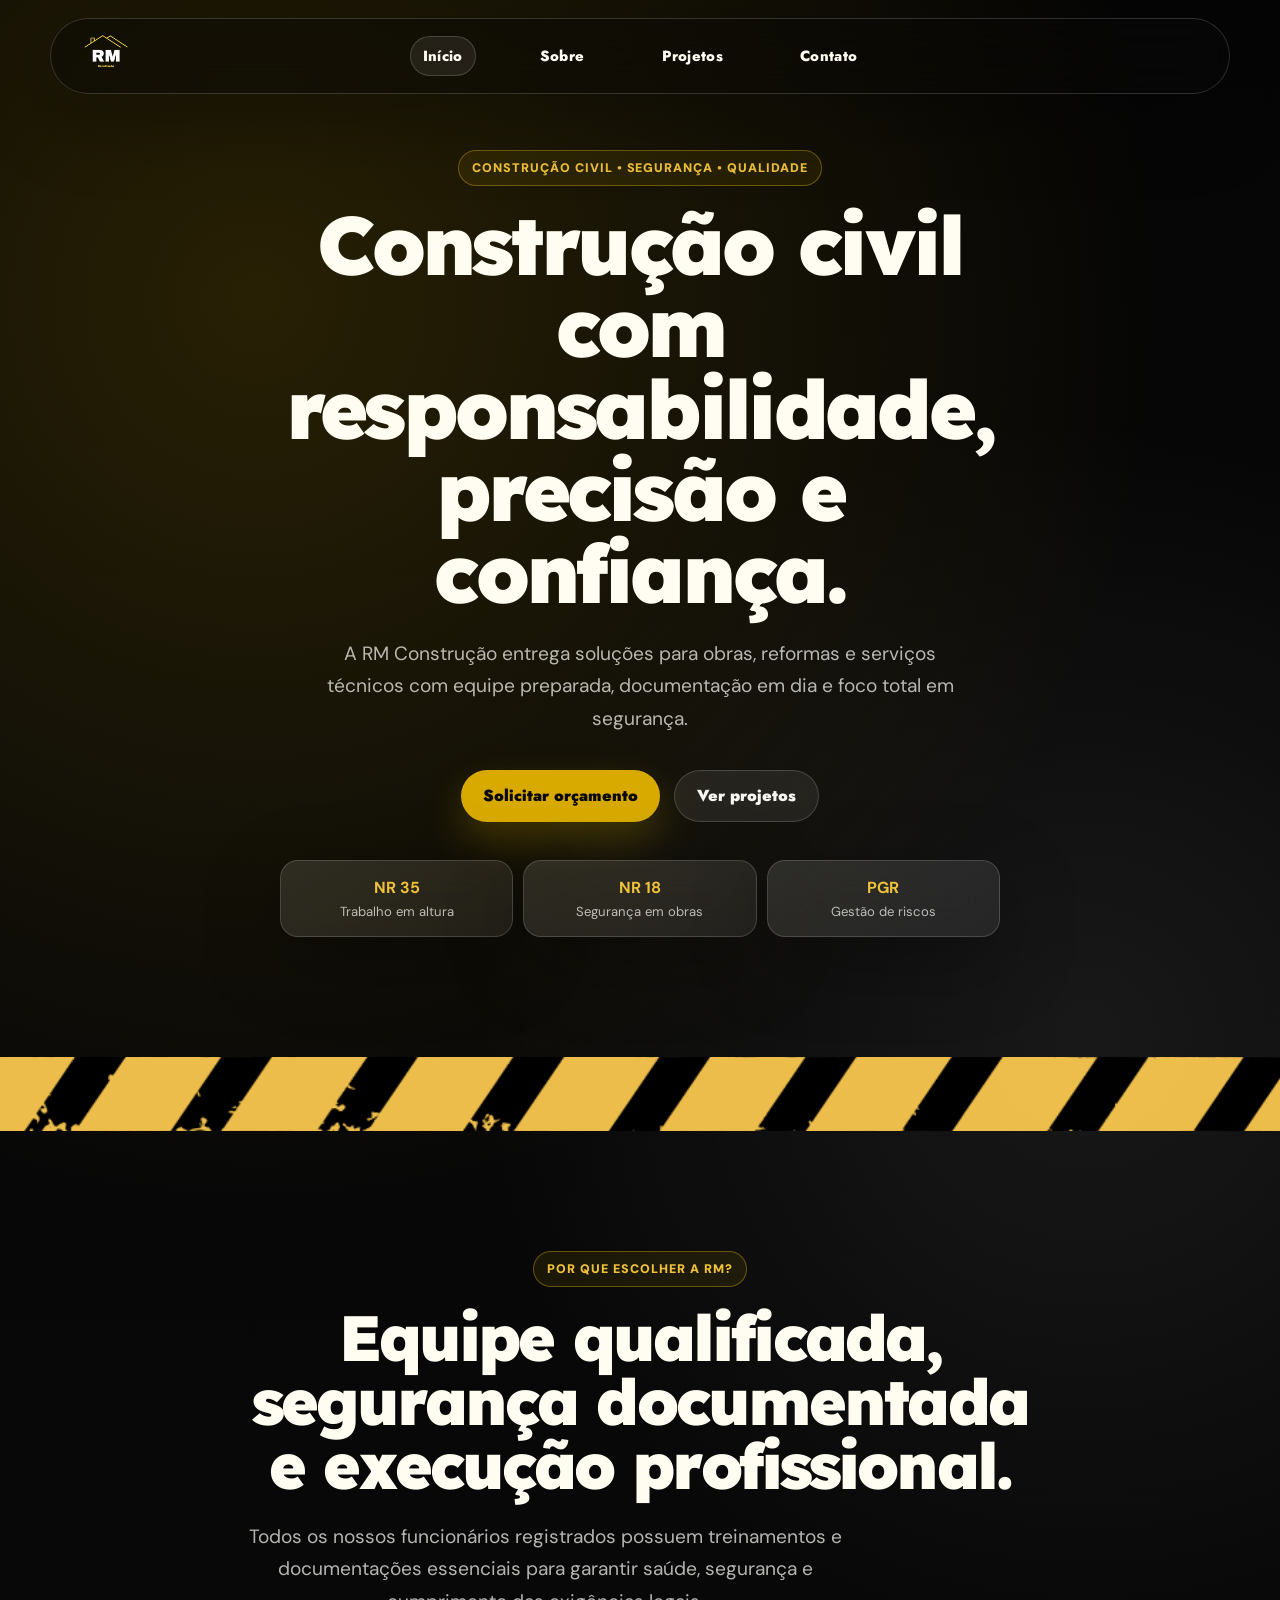
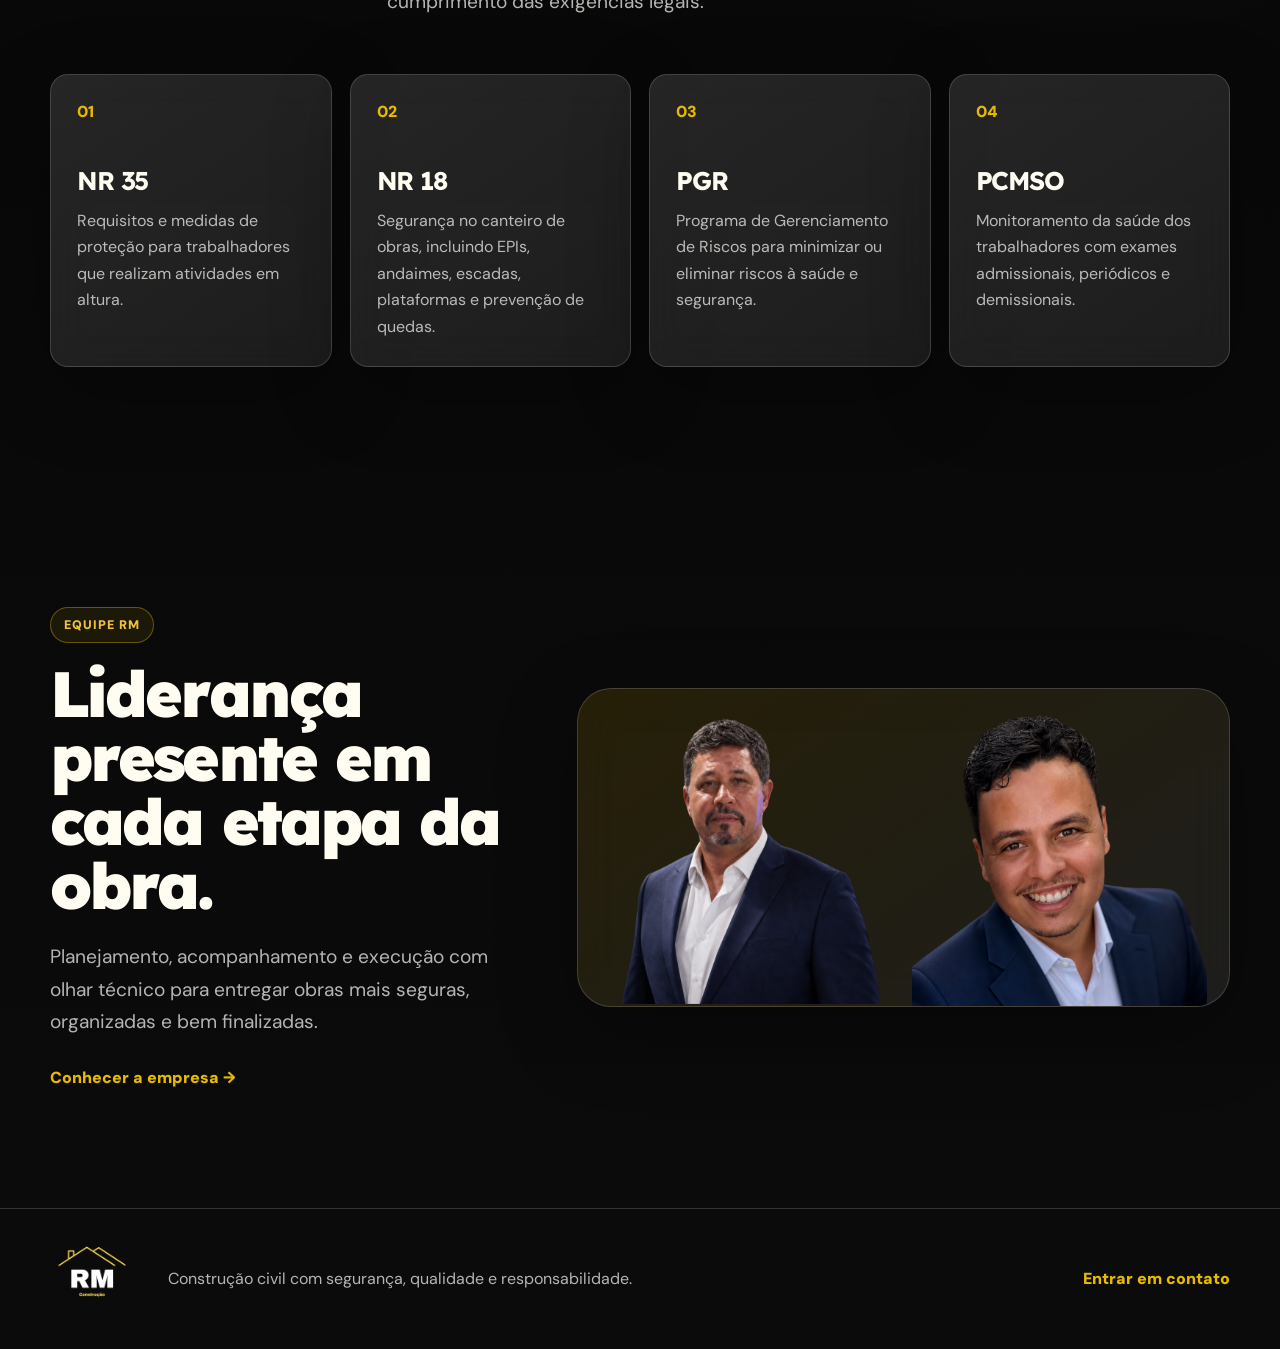
==== index.html @ 3303ba27 "Initial commit" ====
<!DOCTYPE html>
<html lang="pt-br">
<head>
  <meta charset="UTF-8" />
  <meta name="viewport" content="width=device-width, initial-scale=1.0" />
  <meta name="description" content="RM Construção: serviços de construção civil com segurança, qualidade e responsabilidade." />
  <title>RM Construção | Início</title>
  <link rel="preconnect" href="https://fonts.googleapis.com">
  <link rel="preconnect" href="https://fonts.gstatic.com" crossorigin>
  <link rel="stylesheet" href="css/style.css" />
  <link rel="stylesheet" href="css/responsive.css" />
</head>
<body>
  <header class="site-header" data-header>
    <a class="logo-link" href="index.html" aria-label="Página inicial RM Construção">
      <img class="site-logo" data-logo src="assets/logos/logo-white.png" alt="RM Construção" />
    </a>

    <button class="menu-toggle" data-menu-toggle aria-label="Abrir menu" aria-expanded="false">
      <span></span><span></span>
    </button>

    <nav class="main-nav" data-nav>
      <a href="index.html" class="active">Início</a>
      <a href="sobre.html">Sobre</a>
      <a href="projetos.html">Projetos</a>
      <a href="contato.html">Contato</a>
    </nav>
  </header>

  <main>
    <section class="hero section-pad">
      <div class="container hero-grid">
        <div class="hero-content reveal">
          <span class="eyebrow">Construção civil • Segurança • Qualidade</span>
          <h1>Construção civil com responsabilidade, precisão e confiança.</h1>
          <p>
            A RM Construção entrega soluções para obras, reformas e serviços técnicos com equipe preparada,
            documentação em dia e foco total em segurança.
          </p>
          <div class="hero-actions">
            <a class="btn btn-primary" href="contato.html">Solicitar orçamento</a>
            <a class="btn btn-outline" href="projetos.html">Ver projetos</a>
          </div>
          <div class="hero-stats" aria-label="Diferenciais da RM Construção">
            <div><strong>NR 35</strong><span>Trabalho em altura</span></div>
            <div><strong>NR 18</strong><span>Segurança em obras</span></div>
            <div><strong>PGR</strong><span>Gestão de riscos</span></div>
          </div>
        </div>
      </div>
    </section>

    <div class="tape-divider" aria-hidden="true">
      <img src="assets/img/fita-obra.png" alt="" />
    </div>

    <section class="why section-pad" id="porque">
      <div class="container">
        <div class="section-head reveal">
          <span class="eyebrow">Por que escolher a RM?</span>
          <h2>Equipe qualificada, segurança documentada e execução profissional.</h2>
          <p>
            Todos os nossos funcionários registrados possuem treinamentos e documentações essenciais
            para garantir saúde, segurança e cumprimento das exigências legais.
          </p>
        </div>

        <div class="cards-grid">
          <article class="info-card reveal">
            <span>01</span>
            <h3>NR 35</h3>
            <p>Requisitos e medidas de proteção para trabalhadores que realizam atividades em altura.</p>
          </article>
          <article class="info-card reveal">
            <span>02</span>
            <h3>NR 18</h3>
            <p>Segurança no canteiro de obras, incluindo EPIs, andaimes, escadas, plataformas e prevenção de quedas.</p>
          </article>
          <article class="info-card reveal">
            <span>03</span>
            <h3>PGR</h3>
            <p>Programa de Gerenciamento de Riscos para minimizar ou eliminar riscos à saúde e segurança.</p>
          </article>
          <article class="info-card reveal">
            <span>04</span>
            <h3>PCMSO</h3>
            <p>Monitoramento da saúde dos trabalhadores com exames admissionais, periódicos e demissionais.</p>
          </article>
        </div>
      </div>
    </section>

    <section class="team-preview section-pad">
      <div class="container team-grid">
        <div class="team-copy reveal">
          <span class="eyebrow">Equipe RM</span>
          <h2>Liderança presente em cada etapa da obra.</h2>
          <p>
            Planejamento, acompanhamento e execução com olhar técnico para entregar obras mais seguras,
            organizadas e bem finalizadas.
          </p>
          <a class="text-link" href="sobre.html">Conhecer a empresa →</a>
        </div>
        <div class="people-card reveal">
          <img src="assets/img/fundador-r.png" alt="Profissional da RM Construção" />
          <img src="assets/img/fundador-m.png" alt="Profissional da RM Construção" />
        </div>
      </div>
    </section>
  </main>

  <footer class="site-footer">
    <div class="container footer-grid">
      <img data-footer-logo src="assets/logos/logo-white.png" alt="RM Construção" />
      <p>Construção civil com segurança, qualidade e responsabilidade.</p>
      <a href="contato.html">Entrar em contato</a>
    </div>
  </footer>

  <script src="js/main.js"></script>
</body>
</html>
---- css/style.css ----
@import url('https://fonts.googleapis.com/css2?family=DM+Sans:ital,opsz,wght@0,9..40,100..1000;1,9..40,100..1000&family=Jost:ital,wght@0,100..900;1,100..900&family=Lexend:wght@100..900&display=swap');

:root {
  --bg: #050505;
  --bg-soft: #0b0b0b;
  --glass: rgba(255, 255, 255, 0.08);
  --glass-strong: rgba(255, 255, 255, 0.12);
  --glass-nav: rgba(8, 8, 8, 0.52);
  --surface: rgba(255, 255, 255, 0.07);
  --surface-strong: rgba(255, 255, 255, 0.11);
  --text: #f7f7f2;
  --heading: #fffdf2;
  --important: #f0c23a;
  --muted: rgba(247, 247, 242, 0.72);
  --line: rgba(255, 255, 255, 0.16);
  --yellow: #d8aa00;
  --yellow-strong: #e7b900;
  --black: #050505;
  --shadow: 0 28px 90px rgba(0, 0, 0, 0.45);
  --glass-shadow: 0 24px 80px rgba(0, 0, 0, 0.30);
  --radius-xl: 34px;
  --radius-md: 18px;
  --container: 1180px;
}

body.theme-day {
  --bg: #ffffff;
  --bg-soft: #f6f6f2;
  --glass: rgba(255, 255, 255, 0.58);
  --glass-strong: rgba(255, 255, 255, 0.74);
  --glass-nav: rgba(255, 255, 255, 0.58);
  --surface: rgba(255, 255, 255, 0.62);
  --surface-strong: rgba(255, 255, 255, 0.82);
  --text: #111111;
  --heading: #050505;
  --important: #151515;
  --muted: rgba(16, 16, 16, 0.70);
  --line: rgba(0, 0, 0, 0.12);
  --shadow: 0 28px 90px rgba(0, 0, 0, 0.12);
  --glass-shadow: 0 22px 70px rgba(0, 0, 0, 0.10);
}

* {
  box-sizing: border-box;
  margin: 0;
  padding: 0;
}

html {
  scroll-behavior: smooth;
}

body {
  min-height: 100vh;
  overflow-x: hidden;
  background:
    radial-gradient(circle at 20% 10%, rgba(216, 170, 0, 0.16), transparent 32%),
    radial-gradient(circle at 85% 35%, var(--surface), transparent 28%),
    linear-gradient(180deg, var(--bg), var(--bg-soft));
  color: var(--text);
  font-family: "DM Sans", system-ui, -apple-system, BlinkMacSystemFont, "Segoe UI", sans-serif;
  transition: background 500ms ease, color 500ms ease;
}

img {
  max-width: 100%;
  display: block;
}

a {
  color: inherit;
  text-decoration: none;
}

.container {
  width: min(var(--container), calc(100% - 40px));
  margin-inline: auto;
}

.section-pad {
  padding: 120px 0;
}

.site-header {
  position: fixed;
  z-index: 50;
  top: 18px;
  left: 50%;
  width: min(var(--container), calc(100% - 32px));
  transform: translateX(-50%);
  display: grid;
  grid-template-columns: 110px 1fr 110px;
  align-items: center;
  gap: 18px;
  padding: 10px 18px;
  border: 1px solid var(--line);
  border-radius: 999px;
  background: var(--glass-nav);
  backdrop-filter: blur(22px) saturate(160%);
  -webkit-backdrop-filter: blur(22px) saturate(160%);
  box-shadow: var(--glass-shadow);
  transition: top 300ms ease, padding 300ms ease, background 300ms ease, border-color 300ms ease;
}

.site-header.is-scrolled {
  top: 10px;
  padding: 8px 18px;
  background: var(--glass-strong);
}

.logo-link {
  display: inline-flex;
  align-items: center;
  width: 74px;
  height: 54px;
}

.site-logo {
  width: 74px;
  height: 54px;
  object-fit: contain;
}

.main-nav {
  display: flex;
  align-items: center;
  justify-content: center;
  gap: clamp(22px, 4vw, 54px);
}

.main-nav a {
  padding: 8px 12px;
  border: 1px solid transparent;
  border-radius: 999px;
  background: transparent;
  color: var(--heading);
  font-family: "Jost", "DM Sans", sans-serif;
  font-size: 0.92rem;
  font-weight: 800;
  letter-spacing: 0.02em;
  transition: color 220ms ease, background 220ms ease, border-color 220ms ease;
}

.main-nav a:hover,
.main-nav a.active {
  background: var(--glass);
  border-color: var(--line);
  color: var(--heading);
}

.menu-toggle {
  display: none;
  justify-self: end;
  width: 46px;
  height: 46px;
  border: 1px solid var(--line);
  border-radius: 50%;
  background: var(--glass);
  backdrop-filter: blur(16px);
  -webkit-backdrop-filter: blur(16px);
  cursor: pointer;
}

.menu-toggle span {
  display: block;
  width: 18px;
  height: 2px;
  margin: 5px auto;
  border-radius: 10px;
  background: var(--text);
}

.hero {
  min-height: 100vh;
  display: grid;
  align-items: center;
  padding-top: 150px;
}

.hero-grid {
  display: grid;
  grid-template-columns: minmax(0, 860px);
  align-items: center;
  justify-content: center;
  gap: 32px;
}

.hero-content,
.team-copy,
.section-head.align-left {
  text-align: left;
}

.hero-content {
  max-width: 860px;
  margin-inline: auto;
  text-align: center;
}

.eyebrow {
  display: inline-flex;
  width: fit-content;
  margin-bottom: 18px;
  padding: 9px 13px;
  border: 1px solid rgba(247, 198, 0, 0.35);
  border-radius: 999px;
  background: rgba(247, 198, 0, 0.08);
  color: var(--important);
  font-size: 0.78rem;
  font-weight: 900;
  letter-spacing: 0.08em;
  text-transform: uppercase;
}

h1, h2, h3 {
  font-family: "Lexend", "DM Sans", sans-serif;
  color: var(--heading);
  letter-spacing: -0.045em;
  line-height: 1;
}

.hero h1,
.section-head h1 {
  max-width: 720px;
  font-size: clamp(3rem, 6.4vw, 6.4rem);
  font-weight: 900;
}


.hero h1 strong,
.section-head h1 strong,
.section-head h2 strong,
.team-copy h2 strong,
.info-card h3,
.project-card h3,
.about-people h3,
.contact-card h1 {
  color: var(--heading);
}

.hero p strong,
.section-head p strong,
.team-copy p strong,
.contact-card p strong {
  color: var(--important);
  font-weight: 900;
}

.hero p,
.section-head p,
.team-copy p,
.contact-card p {
  max-width: 630px;
  margin-top: 24px;
  color: var(--muted);
  font-size: clamp(1rem, 1.7vw, 1.2rem);
  line-height: 1.7;
}

.hero-content p {
  margin-inline: auto;
}


.hero-actions,
.contact-actions {
  display: flex;
  flex-wrap: wrap;
  gap: 14px;
  margin-top: 34px;
}

.hero-actions,
.hero-stats {
  justify-content: center;
}

.btn {
  display: inline-flex;
  align-items: center;
  justify-content: center;
  min-height: 52px;
  padding: 0 22px;
  border-radius: 999px;
  font-family: "Jost", "DM Sans", sans-serif;
  font-weight: 900;
  transition: transform 220ms ease, background 220ms ease, border-color 220ms ease;
}

.btn:hover {
  transform: translateY(-3px);
}

.btn-primary {
  background: var(--yellow);
  color: #090909;
  box-shadow: 0 18px 42px rgba(247, 198, 0, 0.22);
}

.btn-outline {
  border: 1px solid var(--line);
  background: var(--glass);
  color: var(--text);
  backdrop-filter: blur(14px);
  -webkit-backdrop-filter: blur(14px);
}

.hero-stats {
  display: grid;
  grid-template-columns: repeat(3, 1fr);
  gap: 10px;
  margin-top: 38px;
}

.hero-stats div,
.info-card,
.project-card,
.contact-card,
.about-people article {
  border: 1px solid var(--line);
  border-radius: var(--radius-md);
  background: linear-gradient(145deg, var(--glass-strong), var(--glass));
  backdrop-filter: blur(20px) saturate(150%);
  -webkit-backdrop-filter: blur(20px) saturate(150%);
  box-shadow: var(--glass-shadow);
}

.hero-stats div {
  padding: 16px;
}

.hero-stats strong {
  display: block;
  color: var(--important);
  font-size: 1rem;
}

.hero-stats span {
  display: block;
  margin-top: 5px;
  color: var(--muted);
  font-size: 0.82rem;
}

/* Imagem grande da obra removida do hero. */

.tape-divider {
  width: 100%;
  overflow: hidden;
  opacity: 0.96;
  pointer-events: none;
}

.tape-divider img {
  width: max(1800px, 160vw);
  max-width: none;
  min-width: 980px;
  height: 74px;
  object-fit: cover;
  animation: tapeMove 18s linear infinite;
  will-change: transform;
}

@keyframes tapeMove {
  from { transform: translateX(0); }
  to { transform: translateX(-25%); }
}

@media (prefers-reduced-motion: reduce) {
  .tape-divider img {
    animation: none;
  }
}

.section-head {
  max-width: 820px;
  margin-inline: auto;
  text-align: center;
}

.section-head.align-left {
  margin-inline: 0;
  text-align: left;
}

.section-head h2,
.team-copy h2 {
  font-size: clamp(2.3rem, 5vw, 5rem);
  font-weight: 900;
}

.cards-grid,
.project-grid {
  display: grid;
  grid-template-columns: repeat(4, 1fr);
  gap: 18px;
  margin-top: 56px;
}

.info-card,
.project-card {
  min-height: 260px;
  padding: 26px;
  text-align: left;
  transition: transform 220ms ease, border-color 220ms ease;
}

.info-card:hover,
.project-card:hover,
.about-people article:hover {
  transform: translateY(-7px);
  border-color: rgba(247, 198, 0, 0.42);
}

.info-card span {
  color: var(--yellow-strong);
  font-weight: 900;
}

.info-card h3,
.project-card h3 {
  margin-top: 46px;
  font-size: 1.6rem;
}

.info-card p,
.project-card p,
.about-people p {
  margin-top: 14px;
  color: var(--muted);
  line-height: 1.65;
}

.team-grid,
.about-grid {
  display: grid;
  grid-template-columns: 0.85fr 1.15fr;
  align-items: center;
  gap: 44px;
}

.people-card,
.about-people {
  display: grid;
  grid-template-columns: repeat(2, 1fr);
  gap: 18px;
}

.people-card {
  align-items: end;
  padding: 22px 22px 0;
  border: 1px solid var(--line);
  border-radius: var(--radius-xl);
  background: linear-gradient(145deg, rgba(216, 170, 0, 0.14), var(--glass));
  backdrop-filter: blur(22px) saturate(150%);
  -webkit-backdrop-filter: blur(22px) saturate(150%);
  overflow: hidden;
  box-shadow: var(--glass-shadow);
}

.people-card img {
  align-self: end;
  max-height: 520px;
  object-fit: contain;
}

.text-link {
  display: inline-flex;
  margin-top: 28px;
  color: var(--yellow-strong);
  font-weight: 900;
}

.page-main {
  padding-top: 96px;
}

.about-people article {
  padding: 18px;
  overflow: hidden;
}

.about-people img {
  width: 100%;
  height: 330px;
  object-fit: contain;
  object-position: bottom;
  border-radius: 22px;
  background: rgba(247, 198, 0, 0.08);
}

.about-people h3 {
  margin-top: 18px;
  font-size: 1.35rem;
}

.project-grid {
  grid-template-columns: repeat(3, 1fr);
}

.contact {
  min-height: calc(100vh - 96px);
  display: grid;
  place-items: center;
}

.contact-card {
  max-width: 780px;
  padding: 48px;
  text-align: center;
}

.contact-card h1 {
  font-size: clamp(3rem, 7vw, 6rem);
}

.contact-actions {
  justify-content: center;
}

.contact-card small {
  display: block;
  margin-top: 28px;
  color: var(--muted);
}

.site-footer {
  border-top: 1px solid var(--line);
  padding: 28px 0;
}

.footer-grid {
  display: grid;
  grid-template-columns: 100px 1fr auto;
  align-items: center;
  gap: 18px;
  color: var(--muted);
}

.footer-grid img {
  width: 84px;
}

.footer-grid a {
  color: var(--yellow-strong);
  font-weight: 900;
}

.reveal {
  opacity: 0;
  transform: translateY(24px);
  transition: opacity 700ms ease, transform 700ms ease;
}

.reveal.is-visible {
  opacity: 1;
  transform: translateY(0);
}


/* Seção Sócios - estilo editorial premium */
.about-intro-section {
  padding-bottom: 80px;
}

.about-intro .section-head {
  max-width: 1040px;
}

.socios-section {
  position: relative;
  padding-top: 70px;
  overflow: hidden;
}

.socios-section::before {
  content: "";
  position: absolute;
  inset: 0;
  z-index: -1;
  background:
    radial-gradient(circle at 15% 12%, rgba(216, 170, 0, 0.14), transparent 34%),
    radial-gradient(circle at 85% 75%, var(--surface), transparent 32%);
  pointer-events: none;
}

.socios-head {
  max-width: 880px;
  margin-inline: auto;
  text-align: center;
}

.socios-head .eyebrow {
  margin-inline: auto;
}

.socios-head h2 {
  margin-top: 6px;
  color: var(--yellow-strong);
  font-size: clamp(2.8rem, 6vw, 5.4rem);
  font-weight: 900;
  line-height: 0.92;
  letter-spacing: -0.055em;
}

.socios-list {
  display: grid;
  gap: 34px;
  margin-top: 58px;
}

.socio-card {
  position: relative;
  min-height: 560px;
  display: grid;
  grid-template-columns: minmax(280px, 0.78fr) minmax(320px, 1fr);
  align-items: center;
  gap: 30px;
  padding: clamp(30px, 5vw, 70px);
  border: 1px solid var(--line);
  border-radius: 38px;
  background:
    linear-gradient(145deg, rgba(255, 255, 255, 0.08), var(--glass)),
    radial-gradient(circle at 82% 22%, rgba(216, 170, 0, 0.12), transparent 38%);
  backdrop-filter: blur(24px) saturate(150%);
  -webkit-backdrop-filter: blur(24px) saturate(150%);
  box-shadow: var(--glass-shadow);
  overflow: hidden;
}

body.theme-day .socio-card {
  background:
    linear-gradient(145deg, rgba(255, 255, 255, 0.9), rgba(255, 255, 255, 0.5)),
    radial-gradient(circle at 82% 22%, rgba(216, 170, 0, 0.12), transparent 38%);
}

.socio-card::after {
  content: "";
  position: absolute;
  left: 0;
  right: 0;
  bottom: 0;
  height: 36%;
  z-index: 3;
  background: linear-gradient(to top, var(--bg) 0%, rgba(5, 5, 5, 0.64) 30%, transparent 100%);
  pointer-events: none;
}

body.theme-day .socio-card::after {
  background: linear-gradient(to top, var(--bg) 0%, rgba(255, 255, 255, 0.68) 30%, transparent 100%);
}

.socio-card-reverse {
  grid-template-columns: minmax(320px, 1fr) minmax(280px, 0.78fr);
}

.socio-card-reverse .socio-copy {
  order: 2;
}

.socio-card-reverse .socio-photo {
  order: 1;
}

.socio-copy {
  position: relative;
  z-index: 5;
  max-width: 460px;
}

.socio-card-reverse .socio-copy {
  margin-left: auto;
}

.socio-kicker {
  display: block;
  color: var(--heading);
  font-family: "Lexend", "DM Sans", sans-serif;
  font-size: clamp(3.1rem, 6vw, 5.8rem);
  font-weight: 900;
  line-height: 0.88;
  letter-spacing: -0.06em;
  text-transform: capitalize;
}

.socio-copy h3 {
  margin-top: 32px;
  color: var(--yellow-strong);
  font-size: clamp(1.55rem, 2.6vw, 2.35rem);
  line-height: 1;
  letter-spacing: -0.04em;
}

.socio-role {
  margin-top: 6px;
  color: var(--muted);
  font-size: 0.86rem;
  font-weight: 800;
}

.socio-info {
  margin-top: 22px;
}

.socio-info strong {
  display: block;
  color: var(--yellow-strong);
  font-size: 1rem;
  font-weight: 900;
}

.socio-info span {
  display: block;
  max-width: 280px;
  margin-top: 4px;
  color: var(--text);
  font-size: 0.92rem;
  line-height: 1.45;
}

.socio-photo {
  position: relative;
  z-index: 2;
  align-self: end;
  display: flex;
  align-items: flex-end;
  justify-content: center;
  min-height: 500px;
  margin: 0;
}

.socio-photo img {
  width: min(100%, 540px);
  max-height: 590px;
  object-fit: contain;
  object-position: center bottom;
  filter: drop-shadow(0 32px 52px rgba(0, 0, 0, 0.28));
}

.socio-card-reverse .socio-photo img {
  transform: scale(1.05);
}
---- css/responsive.css ----
@media (max-width: 1180px) {
  .hero-grid,
  .team-grid,
  .about-grid {
    grid-template-columns: 1fr;
  }

  .hero-content,
  .team-copy {
    max-width: 820px;
  }

  .hero-content {
    margin-inline: 0;
  }

  .hero-visual {
    min-height: 540px;
  }

  .hero-visual img {
    width: min(1280px, 155%);
    transform: translateX(5%);
  }

  .cards-grid {
    grid-template-columns: repeat(2, 1fr);
  }
}

@media (max-width: 900px) {
  .container {
    width: min(100% - 28px, var(--container));
  }

  .site-header {
    width: calc(100% - 24px);
    grid-template-columns: 90px 1fr 90px;
    border-radius: 999px;
    background: var(--glass-nav);
    border: 1px solid var(--line);
    box-shadow: var(--glass-shadow);
  }

  .menu-toggle {
    display: block;
  }

  .main-nav {
    position: absolute;
    top: calc(100% + 12px);
    left: 50%;
    right: auto;
    width: min(360px, calc(100vw - 28px));
    display: grid;
    gap: 10px;
    justify-content: stretch;
    padding: 16px;
    border: 1px solid var(--line);
    border-radius: 24px;
    background: var(--glass-nav);
    backdrop-filter: blur(22px) saturate(160%);
    -webkit-backdrop-filter: blur(22px) saturate(160%);
    box-shadow: var(--glass-shadow);
    opacity: 0;
    pointer-events: none;
    transform: translate(-50%, -8px);
    transition: 220ms ease;
  }

  .main-nav.is-open {
    opacity: 1;
    pointer-events: auto;
    transform: translate(-50%, 0);
  }

  .main-nav a {
    text-align: center;
    padding: 12px 14px;
  }

  .section-pad {
    padding: 88px 0;
  }

  .hero {
    padding-top: 130px;
  }

  .hero-stats,
  .project-grid {
    grid-template-columns: 1fr;
  }

  .hero-visual {
    min-height: 430px;
  }

  .hero-visual::after {
    width: 96%;
    height: 135px;
    bottom: -12px;
    transform: translateX(-48%);
  }

  .hero-visual img {
    width: 170%;
    transform: translateX(6%);
  }

  .footer-grid {
    grid-template-columns: 1fr;
    text-align: center;
    justify-items: center;
  }
}

@media (max-width: 650px) {
  .logo-link,
  .site-logo {
    width: 62px;
    height: 46px;
  }

  .hero h1,
  .section-head h1,
  .contact-card h1 {
    font-size: clamp(2.55rem, 13vw, 4.2rem);
  }

  .hero-content,
  .section-head,
  .team-copy {
    text-align: left;
  }

  .contact-card,
  .contact-card .section-head {
    text-align: center;
  }

  .hero-actions,
  .contact-actions {
    display: grid;
    grid-template-columns: 1fr;
  }

  .btn {
    width: 100%;
  }

  .cards-grid,
  .people-card,
  .about-people {
    grid-template-columns: 1fr;
  }

  .info-card,
  .project-card {
    min-height: auto;
  }

  .hero-visual {
    min-height: 360px;
    margin-inline: -14px;
  }

  .hero-visual img {
    width: 185%;
    transform: translateX(4%);
  }

  .contact-card {
    padding: 30px 18px;
  }
}

@media (max-width: 430px) {
  .container {
    width: min(100% - 22px, var(--container));
  }

  .site-header {
    top: max(8px, env(safe-area-inset-top));
    width: calc(100% - 16px);
    grid-template-columns: 78px 1fr 78px;
    padding: 8px 0;
  }

  .section-pad {
    padding: 72px 0;
  }

  .hero {
    min-height: auto;
    padding-top: 118px;
  }

  .eyebrow {
    font-size: 0.66rem;
  }

  .hero p,
  .section-head p,
  .team-copy p,
  .contact-card p {
    font-size: 0.98rem;
  }

  .hero-visual {
    min-height: 320px;
  }

  .hero-visual img {
    width: 200%;
    transform: translateX(3%);
  }

  .tape-divider img {
    height: 52px;
  }
}


/* Responsivo da seção Sócios */
@media (max-width: 1180px) {
  .socio-card,
  .socio-card-reverse {
    min-height: 520px;
    grid-template-columns: minmax(260px, 0.85fr) minmax(300px, 1fr);
  }

  .socio-card-reverse {
    grid-template-columns: minmax(300px, 1fr) minmax(260px, 0.85fr);
  }
}

@media (max-width: 900px) {
  .about-intro-section {
    padding-bottom: 42px;
  }

  .socios-section {
    padding-top: 46px;
  }

  .socio-card,
  .socio-card-reverse {
    min-height: auto;
    grid-template-columns: 1fr;
    gap: 18px;
    padding: 34px 24px 0;
    text-align: center;
  }

  .socio-card-reverse .socio-copy,
  .socio-card-reverse .socio-photo {
    order: initial;
  }

  .socio-copy,
  .socio-card-reverse .socio-copy {
    max-width: 560px;
    margin-inline: auto;
  }

  .socio-info span {
    max-width: 360px;
    margin-inline: auto;
  }

  .socio-photo {
    min-height: 420px;
  }

  .socio-photo img {
    width: min(100%, 430px);
    max-height: 470px;
  }
}

@media (max-width: 650px) {
  .socios-head h2 {
    font-size: clamp(2.55rem, 14vw, 4.2rem);
  }

  .socios-list {
    gap: 24px;
    margin-top: 38px;
  }

  .socio-card,
  .socio-card-reverse {
    border-radius: 28px;
    padding: 30px 18px 0;
  }

  .socio-kicker {
    font-size: clamp(2.7rem, 16vw, 4.8rem);
  }

  .socio-copy h3 {
    margin-top: 24px;
  }

  .socio-photo {
    min-height: 350px;
  }

  .socio-photo img {
    width: min(108%, 380px);
    max-height: 390px;
  }
}

@media (max-width: 430px) {
  .socio-card,
  .socio-card-reverse {
    padding-inline: 16px;
  }

  .socio-info {
    margin-top: 18px;
  }

  .socio-photo {
    min-height: 310px;
  }

  .socio-photo img {
    max-height: 340px;
  }
}
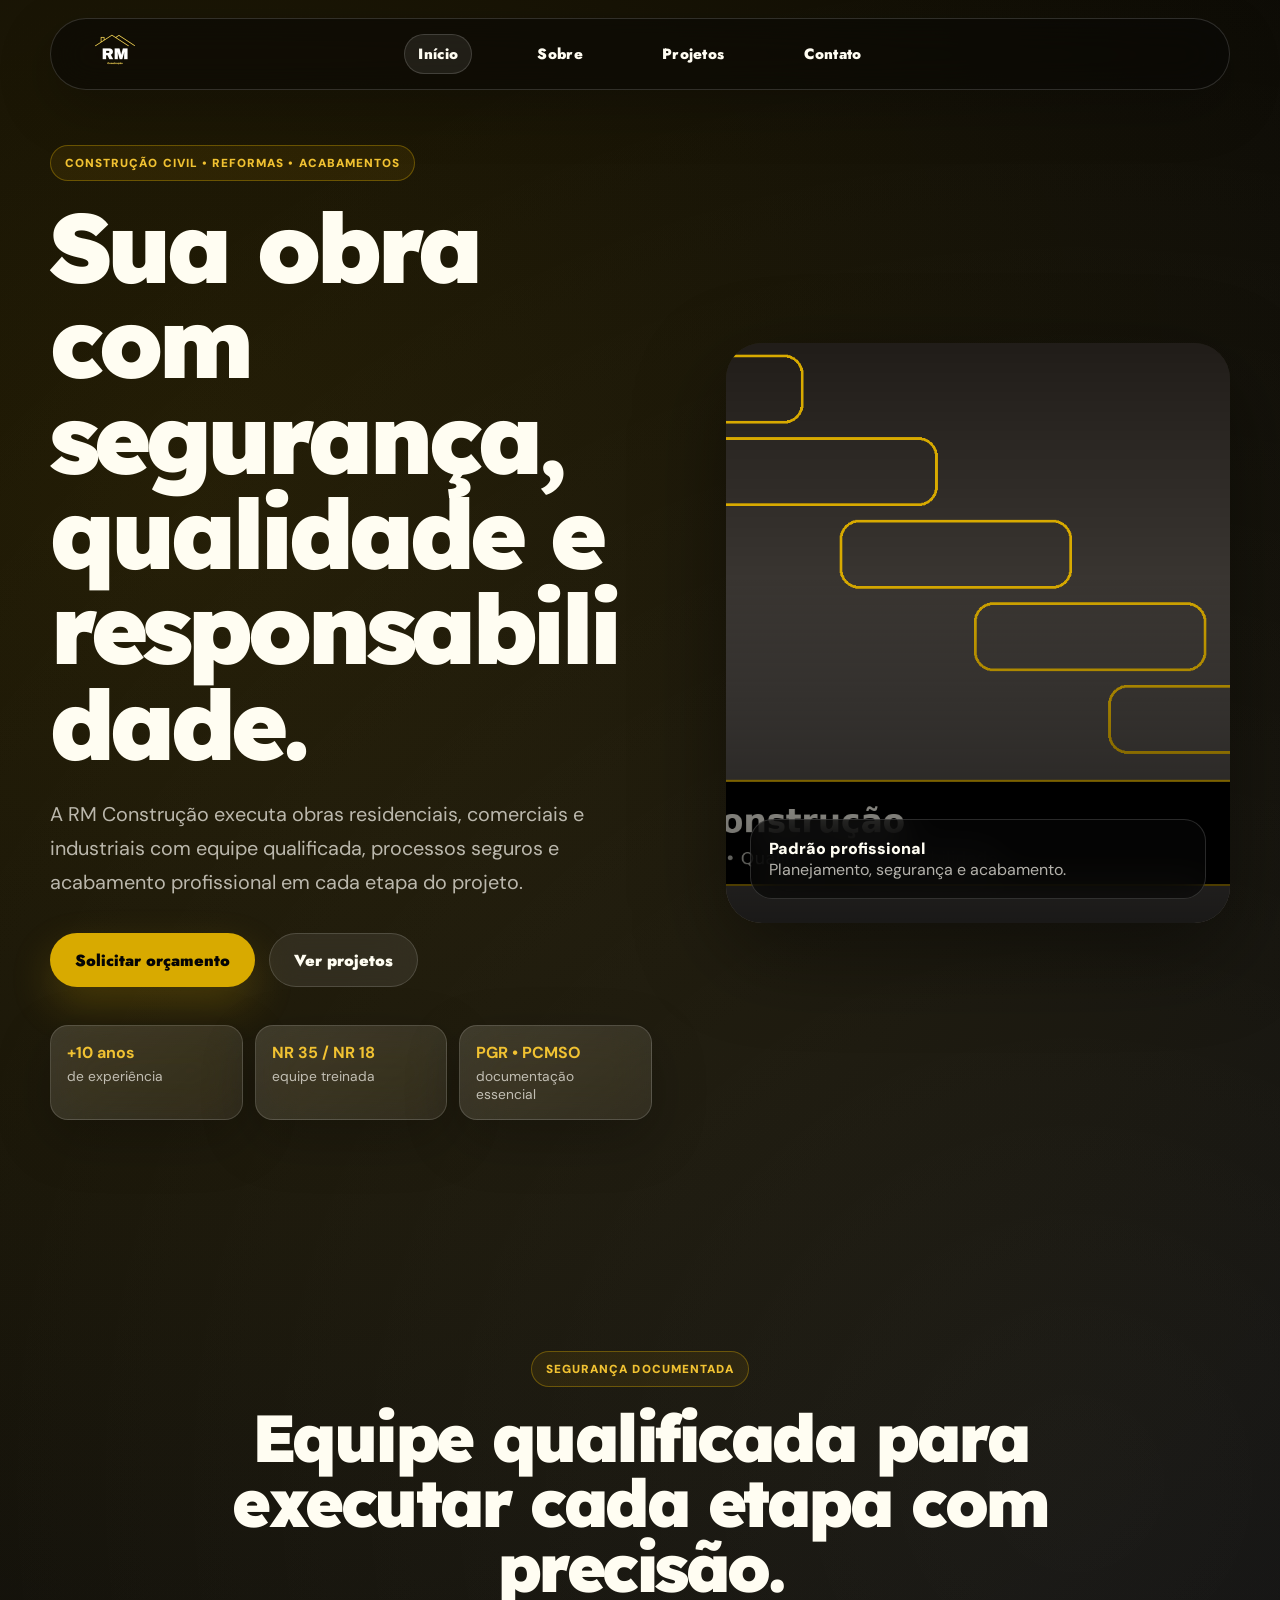
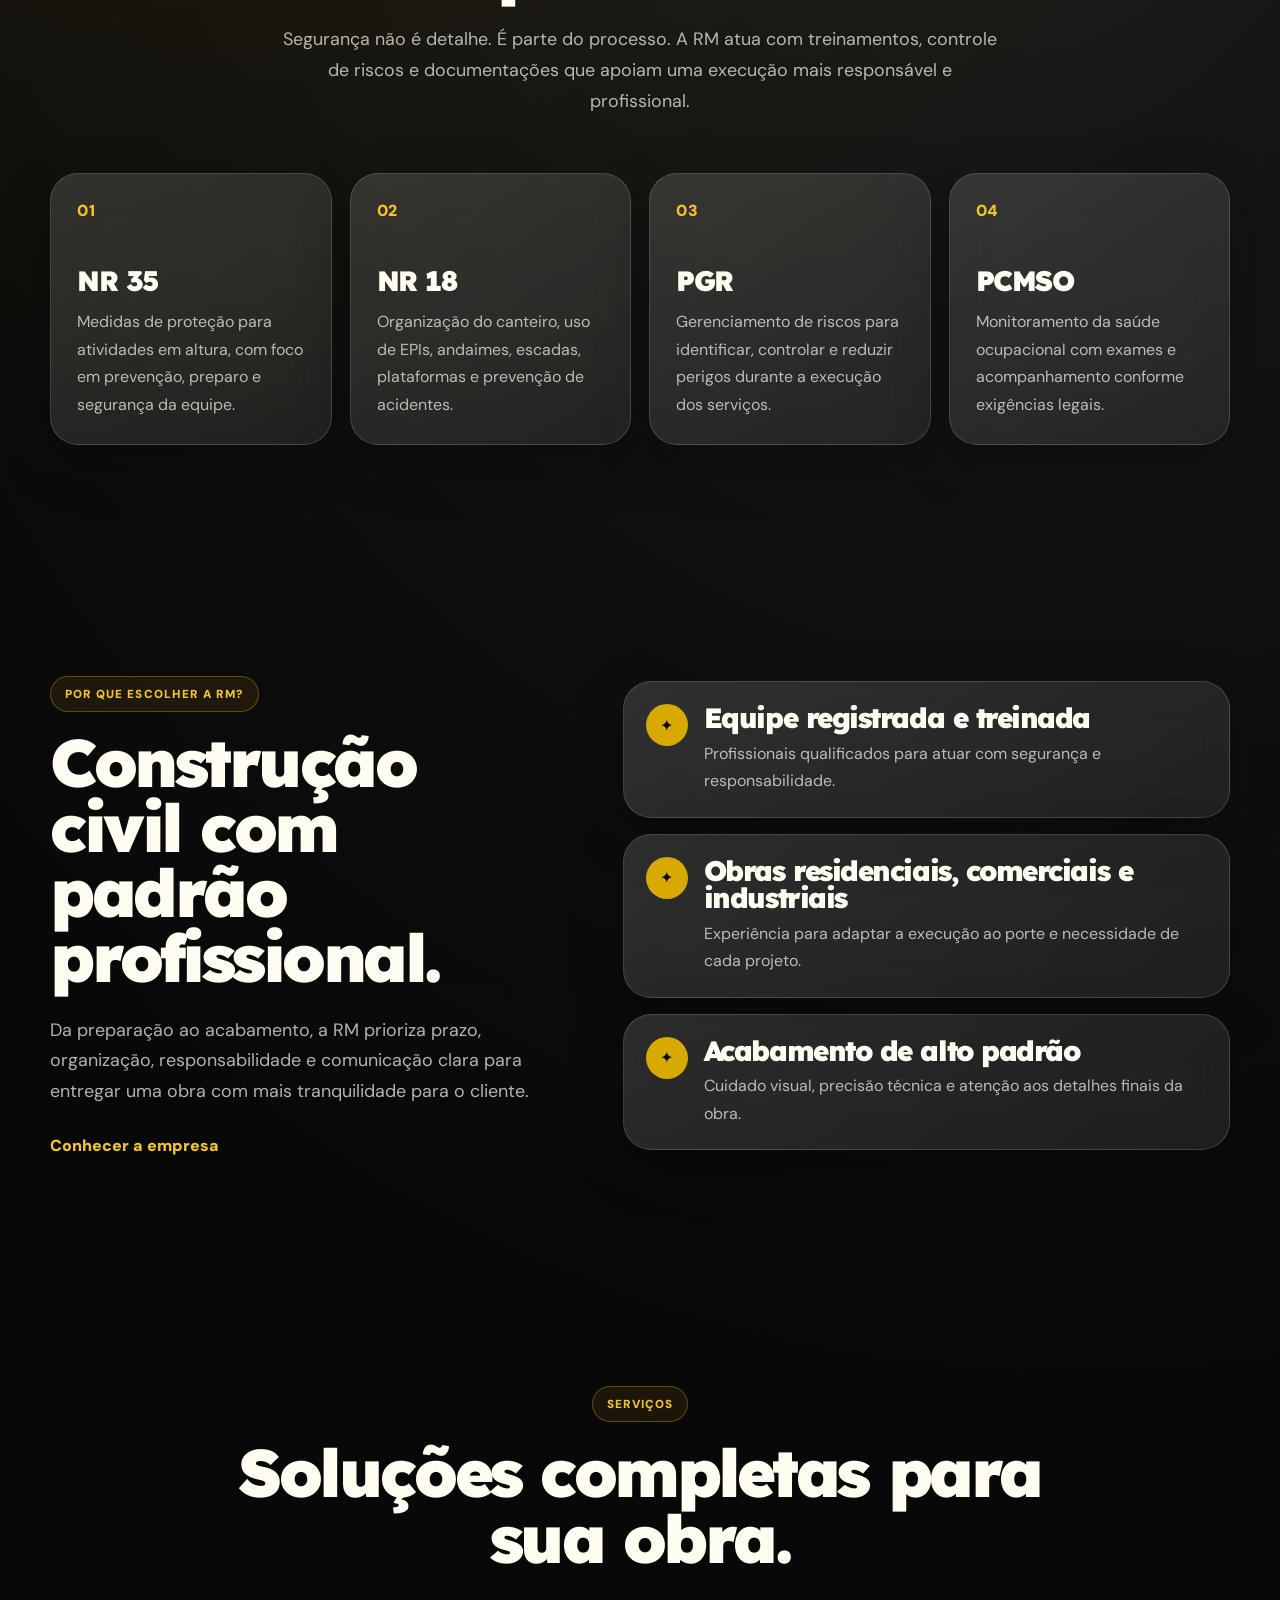
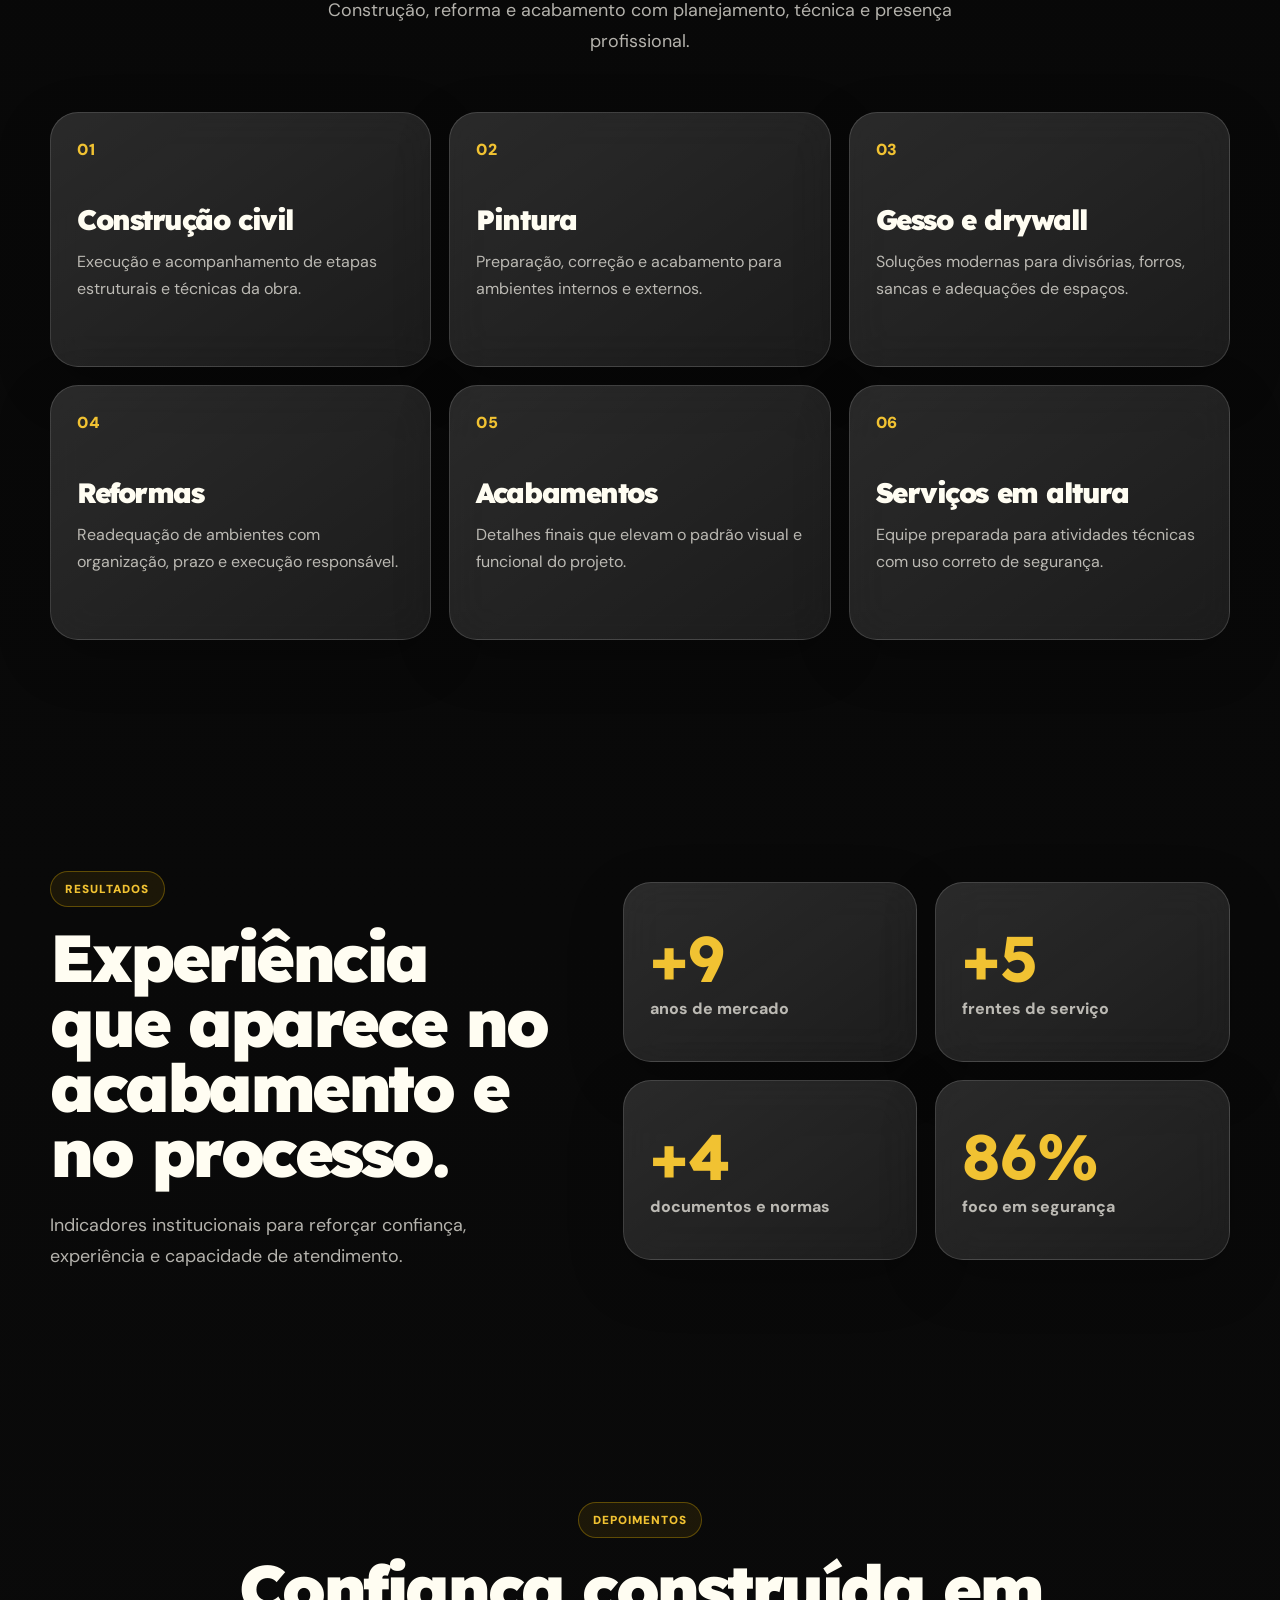
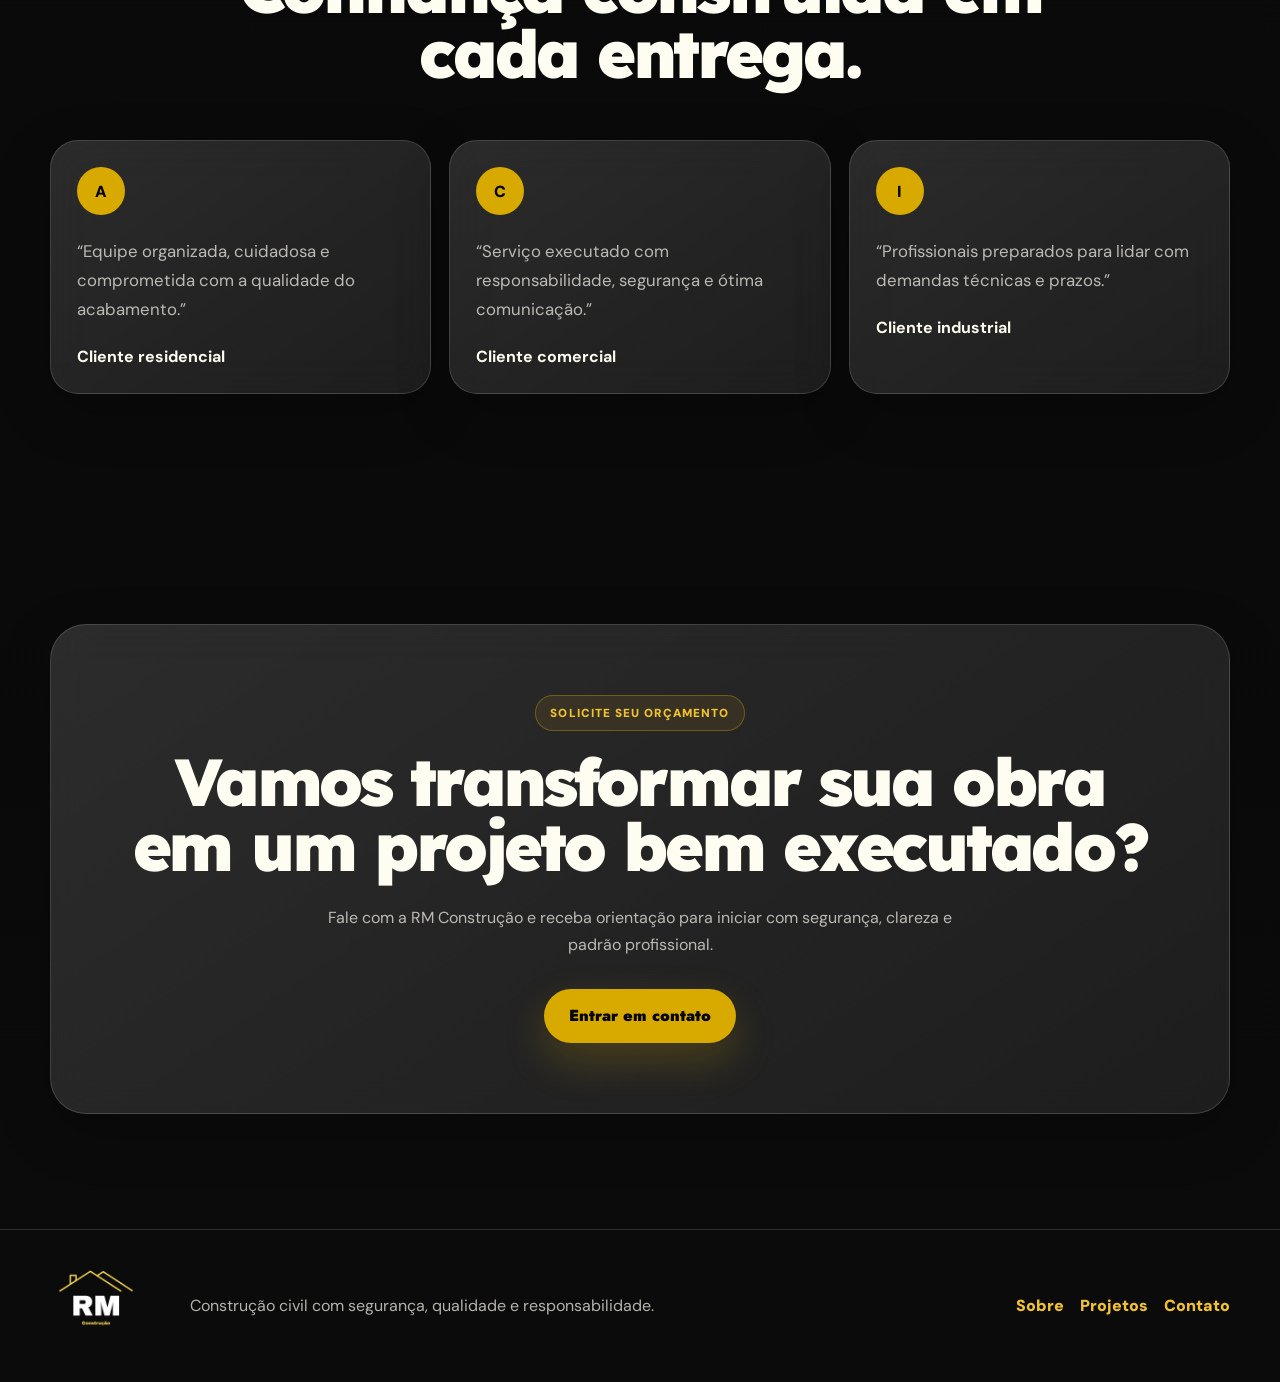
==== commit a4decca3: "a" ====
--- a/index.html
+++ b/index.html
@@ -3,24 +3,26 @@
 <head>
   <meta charset="UTF-8" />
   <meta name="viewport" content="width=device-width, initial-scale=1.0" />
-  <meta name="description" content="RM Construção: serviços de construção civil com segurança, qualidade e responsabilidade." />
-  <title>RM Construção | Início</title>
-  <link rel="preconnect" href="https://fonts.googleapis.com">
-  <link rel="preconnect" href="https://fonts.gstatic.com" crossorigin>
+  <meta name="description" content="RM Construção: construção civil, reformas, pintura, gesso, drywall e acabamentos com segurança, documentação e alto padrão profissional." />
+  <meta name="theme-color" content="#050505" />
+  <title>RM Construção | Segurança, qualidade e responsabilidade</title>
+  <link rel="preconnect" href="https://fonts.googleapis.com" />
+  <link rel="preconnect" href="https://fonts.gstatic.com" crossorigin />
+  <link rel="icon" href="assets/logos/favicon.ico" type="image/x-icon" />
   <link rel="stylesheet" href="css/style.css" />
   <link rel="stylesheet" href="css/responsive.css" />
 </head>
 <body>
   <header class="site-header" data-header>
-    <a class="logo-link" href="index.html" aria-label="Página inicial RM Construção">
-      <img class="site-logo" data-logo src="assets/logos/logo-white.png" alt="RM Construção" />
+    <a class="logo-link" href="index.html" aria-label="Página inicial da RM Construção">
+      <img class="site-logo" data-logo src="assets/logos/logo-white.png" alt="RM Construção" width="132" height="72" />
     </a>
 
-    <button class="menu-toggle" data-menu-toggle aria-label="Abrir menu" aria-expanded="false">
+    <button class="menu-toggle" data-menu-toggle type="button" aria-label="Abrir menu" aria-controls="main-nav" aria-expanded="false">
       <span></span><span></span>
     </button>
 
-    <nav class="main-nav" data-nav>
+    <nav class="main-nav" id="main-nav" data-nav aria-label="Navegação principal">
       <a href="index.html" class="active">Início</a>
       <a href="sobre.html">Sobre</a>
       <a href="projetos.html">Projetos</a>
@@ -29,92 +31,156 @@
   </header>
 
   <main>
-    <section class="hero section-pad">
+    <section class="hero section-pad" id="inicio">
       <div class="container hero-grid">
         <div class="hero-content reveal">
-          <span class="eyebrow">Construção civil • Segurança • Qualidade</span>
-          <h1>Construção civil com responsabilidade, precisão e confiança.</h1>
+          <span class="eyebrow">Construção civil • Reformas • Acabamentos</span>
+          <h1>Sua obra com segurança, qualidade e responsabilidade.</h1>
           <p>
-            A RM Construção entrega soluções para obras, reformas e serviços técnicos com equipe preparada,
-            documentação em dia e foco total em segurança.
+            A RM Construção executa obras residenciais, comerciais e industriais com equipe qualificada,
+            processos seguros e acabamento profissional em cada etapa do projeto.
           </p>
-          <div class="hero-actions">
+          <div class="hero-actions" aria-label="Ações principais">
             <a class="btn btn-primary" href="contato.html">Solicitar orçamento</a>
             <a class="btn btn-outline" href="projetos.html">Ver projetos</a>
           </div>
-          <div class="hero-stats" aria-label="Diferenciais da RM Construção">
-            <div><strong>NR 35</strong><span>Trabalho em altura</span></div>
-            <div><strong>NR 18</strong><span>Segurança em obras</span></div>
-            <div><strong>PGR</strong><span>Gestão de riscos</span></div>
+          <div class="trust-row" aria-label="Principais diferenciais">
+            <div><strong>+10 anos</strong><span>de experiência</span></div>
+            <div><strong>NR 35 / NR 18</strong><span>equipe treinada</span></div>
+            <div><strong>PGR • PCMSO</strong><span>documentação essencial</span></div>
           </div>
         </div>
+
+        <figure class="hero-visual reveal" aria-label="Obra executada pela RM Construção">
+          <img src="assets/img/obra-premium.png" alt="Profissionais da construção civil em obra organizada" width="980" height="760" loading="eager" />
+          <figcaption>
+            <strong>Padrão profissional</strong>
+            <span>Planejamento, segurança e acabamento.</span>
+          </figcaption>
+        </figure>
       </div>
     </section>
 
-    <div class="tape-divider" aria-hidden="true">
-      <img src="assets/img/fita-obra.png" alt="" />
-    </div>
-
-    <section class="why section-pad" id="porque">
+    <section class="section-pad safety-section" aria-labelledby="seguranca-title">
       <div class="container">
         <div class="section-head reveal">
-          <span class="eyebrow">Por que escolher a RM?</span>
-          <h2>Equipe qualificada, segurança documentada e execução profissional.</h2>
+          <span class="eyebrow">Segurança documentada</span>
+          <h2 id="seguranca-title">Equipe qualificada para executar cada etapa com precisão.</h2>
           <p>
-            Todos os nossos funcionários registrados possuem treinamentos e documentações essenciais
-            para garantir saúde, segurança e cumprimento das exigências legais.
+            Segurança não é detalhe. É parte do processo. A RM atua com treinamentos, controle de riscos
+            e documentações que apoiam uma execução mais responsável e profissional.
           </p>
         </div>
 
-        <div class="cards-grid">
+        <div class="cards-grid safety-grid">
           <article class="info-card reveal">
-            <span>01</span>
+            <span class="card-number">01</span>
             <h3>NR 35</h3>
-            <p>Requisitos e medidas de proteção para trabalhadores que realizam atividades em altura.</p>
+            <p>Medidas de proteção para atividades em altura, com foco em prevenção, preparo e segurança da equipe.</p>
           </article>
           <article class="info-card reveal">
-            <span>02</span>
+            <span class="card-number">02</span>
             <h3>NR 18</h3>
-            <p>Segurança no canteiro de obras, incluindo EPIs, andaimes, escadas, plataformas e prevenção de quedas.</p>
+            <p>Organização do canteiro, uso de EPIs, andaimes, escadas, plataformas e prevenção de acidentes.</p>
           </article>
           <article class="info-card reveal">
-            <span>03</span>
+            <span class="card-number">03</span>
             <h3>PGR</h3>
-            <p>Programa de Gerenciamento de Riscos para minimizar ou eliminar riscos à saúde e segurança.</p>
+            <p>Gerenciamento de riscos para identificar, controlar e reduzir perigos durante a execução dos serviços.</p>
           </article>
           <article class="info-card reveal">
-            <span>04</span>
+            <span class="card-number">04</span>
             <h3>PCMSO</h3>
-            <p>Monitoramento da saúde dos trabalhadores com exames admissionais, periódicos e demissionais.</p>
+            <p>Monitoramento da saúde ocupacional com exames e acompanhamento conforme exigências legais.</p>
           </article>
         </div>
       </div>
     </section>
 
-    <section class="team-preview section-pad">
-      <div class="container team-grid">
-        <div class="team-copy reveal">
-          <span class="eyebrow">Equipe RM</span>
-          <h2>Liderança presente em cada etapa da obra.</h2>
+    <section class="section-pad split-section" aria-labelledby="diferenciais-title">
+      <div class="container split-grid">
+        <div class="section-head align-left reveal">
+          <span class="eyebrow">Por que escolher a RM?</span>
+          <h2 id="diferenciais-title">Construção civil com padrão profissional.</h2>
           <p>
-            Planejamento, acompanhamento e execução com olhar técnico para entregar obras mais seguras,
-            organizadas e bem finalizadas.
+            Da preparação ao acabamento, a RM prioriza prazo, organização, responsabilidade e comunicação clara
+            para entregar uma obra com mais tranquilidade para o cliente.
           </p>
-          <a class="text-link" href="sobre.html">Conhecer a empresa →</a>
+          <a class="text-link" href="sobre.html">Conhecer a empresa</a>
         </div>
-        <div class="people-card reveal">
-          <img src="assets/img/fundador-r.png" alt="Profissional da RM Construção" />
-          <img src="assets/img/fundador-m.png" alt="Profissional da RM Construção" />
+
+        <div class="feature-list reveal">
+          <article><span>✦</span><div><h3>Equipe registrada e treinada</h3><p>Profissionais qualificados para atuar com segurança e responsabilidade.</p></div></article>
+          <article><span>✦</span><div><h3>Obras residenciais, comerciais e industriais</h3><p>Experiência para adaptar a execução ao porte e necessidade de cada projeto.</p></div></article>
+          <article><span>✦</span><div><h3>Acabamento de alto padrão</h3><p>Cuidado visual, precisão técnica e atenção aos detalhes finais da obra.</p></div></article>
         </div>
+      </div>
+    </section>
+
+    <section class="section-pad services-section" aria-labelledby="servicos-title">
+      <div class="container">
+        <div class="section-head reveal">
+          <span class="eyebrow">Serviços</span>
+          <h2 id="servicos-title">Soluções completas para sua obra.</h2>
+          <p>Construção, reforma e acabamento com planejamento, técnica e presença profissional.</p>
+        </div>
+
+        <div class="service-grid">
+          <article class="service-card reveal"><span>01</span><h3>Construção civil</h3><p>Execução e acompanhamento de etapas estruturais e técnicas da obra.</p></article>
+          <article class="service-card reveal"><span>02</span><h3>Pintura</h3><p>Preparação, correção e acabamento para ambientes internos e externos.</p></article>
+          <article class="service-card reveal"><span>03</span><h3>Gesso e drywall</h3><p>Soluções modernas para divisórias, forros, sancas e adequações de espaços.</p></article>
+          <article class="service-card reveal"><span>04</span><h3>Reformas</h3><p>Readequação de ambientes com organização, prazo e execução responsável.</p></article>
+          <article class="service-card reveal"><span>05</span><h3>Acabamentos</h3><p>Detalhes finais que elevam o padrão visual e funcional do projeto.</p></article>
+          <article class="service-card reveal"><span>06</span><h3>Serviços em altura</h3><p>Equipe preparada para atividades técnicas com uso correto de segurança.</p></article>
+        </div>
+      </div>
+    </section>
+
+    <section class="section-pad results-section" aria-labelledby="resultados-title">
+      <div class="container results-grid">
+        <div class="section-head align-left reveal">
+          <span class="eyebrow">Resultados</span>
+          <h2 id="resultados-title">Experiência que aparece no acabamento e no processo.</h2>
+          <p>Indicadores institucionais para reforçar confiança, experiência e capacidade de atendimento.</p>
+        </div>
+        <div class="metric-grid reveal" aria-label="Métricas da RM Construção">
+          <article><strong data-counter="10">0</strong><span>anos de mercado</span></article>
+          <article><strong data-counter="6">0</strong><span>frentes de serviço</span></article>
+          <article><strong data-counter="5">0</strong><span>documentos e normas</span></article>
+          <article><strong data-counter="100">0</strong><span>foco em segurança</span></article>
+        </div>
+      </div>
+    </section>
+
+    <section class="section-pad testimonials-section" aria-labelledby="depoimentos-title">
+      <div class="container">
+        <div class="section-head reveal">
+          <span class="eyebrow">Depoimentos</span>
+          <h2 id="depoimentos-title">Confiança construída em cada entrega.</h2>
+        </div>
+        <div class="testimonial-grid">
+          <article class="testimonial-card reveal"><div class="avatar">A</div><p>“Equipe organizada, cuidadosa e comprometida com a qualidade do acabamento.”</p><strong>Cliente residencial</strong></article>
+          <article class="testimonial-card reveal"><div class="avatar">C</div><p>“Serviço executado com responsabilidade, segurança e ótima comunicação.”</p><strong>Cliente comercial</strong></article>
+          <article class="testimonial-card reveal"><div class="avatar">I</div><p>“Profissionais preparados para lidar com demandas técnicas e prazos.”</p><strong>Cliente industrial</strong></article>
+        </div>
+      </div>
+    </section>
+
+    <section class="final-cta section-pad" aria-labelledby="cta-title">
+      <div class="container cta-card reveal">
+        <span class="eyebrow">Solicite seu orçamento</span>
+        <h2 id="cta-title">Vamos transformar sua obra em um projeto bem executado?</h2>
+        <p>Fale com a RM Construção e receba orientação para iniciar com segurança, clareza e padrão profissional.</p>
+        <a class="btn btn-primary" href="contato.html">Entrar em contato</a>
       </div>
     </section>
   </main>
 
   <footer class="site-footer">
     <div class="container footer-grid">
-      <img data-footer-logo src="assets/logos/logo-white.png" alt="RM Construção" />
+      <a href="index.html" aria-label="RM Construção"><img data-footer-logo src="assets/logos/logo-white.png" alt="RM Construção" width="132" height="72" /></a>
       <p>Construção civil com segurança, qualidade e responsabilidade.</p>
-      <a href="contato.html">Entrar em contato</a>
+      <nav aria-label="Links do rodapé"><a href="sobre.html">Sobre</a><a href="projetos.html">Projetos</a><a href="contato.html">Contato</a></nav>
     </div>
   </footer>
 
--- a/css/style.css
+++ b/css/style.css
@@ -1,95 +1,139 @@
-@import url('https://fonts.googleapis.com/css2?family=DM+Sans:ital,opsz,wght@0,9..40,100..1000;1,9..40,100..1000&family=Jost:ital,wght@0,100..900;1,100..900&family=Lexend:wght@100..900&display=swap');
+@import url('https://fonts.googleapis.com/css2?family=DM+Sans:ital,opsz,wght@0,9..40,100..1000;1,9..40,100..1000&family=Jost:wght@100..900&family=Lexend:wght@100..900&display=swap');
 
 :root {
   --bg: #050505;
   --bg-soft: #0b0b0b;
+  --surface: rgba(255, 255, 255, 0.07);
+  --surface-strong: rgba(255, 255, 255, 0.12);
   --glass: rgba(255, 255, 255, 0.08);
-  --glass-strong: rgba(255, 255, 255, 0.12);
-  --glass-nav: rgba(8, 8, 8, 0.52);
-  --surface: rgba(255, 255, 255, 0.07);
-  --surface-strong: rgba(255, 255, 255, 0.11);
-  --text: #f7f7f2;
+  --glass-strong: rgba(255, 255, 255, 0.14);
+  --glass-nav: rgba(8, 8, 8, 0.58);
+  --text: #f6f4ec;
   --heading: #fffdf2;
-  --important: #f0c23a;
-  --muted: rgba(247, 247, 242, 0.72);
-  --line: rgba(255, 255, 255, 0.16);
-  --yellow: #d8aa00;
-  --yellow-strong: #e7b900;
+  --muted: rgba(246, 244, 236, 0.72);
+  --line: rgba(255, 255, 255, 0.15);
+  --gold: #d8aa00;
+  --gold-strong: #f1c232;
+  --gold-soft: rgba(216, 170, 0, 0.14);
   --black: #050505;
-  --shadow: 0 28px 90px rgba(0, 0, 0, 0.45);
-  --glass-shadow: 0 24px 80px rgba(0, 0, 0, 0.30);
-  --radius-xl: 34px;
+  --white: #ffffff;
+  --shadow: 0 30px 90px rgba(0, 0, 0, 0.42);
+  --soft-shadow: 0 18px 55px rgba(0, 0, 0, 0.24);
+  --radius-xl: 36px;
+  --radius-lg: 28px;
   --radius-md: 18px;
   --container: 1180px;
+  --section: clamp(88px, 9vw, 132px);
 }
 
 body.theme-day {
   --bg: #ffffff;
-  --bg-soft: #f6f6f2;
-  --glass: rgba(255, 255, 255, 0.58);
-  --glass-strong: rgba(255, 255, 255, 0.74);
-  --glass-nav: rgba(255, 255, 255, 0.58);
-  --surface: rgba(255, 255, 255, 0.62);
-  --surface-strong: rgba(255, 255, 255, 0.82);
-  --text: #111111;
+  --bg-soft: #f5f3ed;
+  --surface: rgba(255, 255, 255, 0.66);
+  --surface-strong: rgba(255, 255, 255, 0.88);
+  --glass: rgba(255, 255, 255, 0.62);
+  --glass-strong: rgba(255, 255, 255, 0.82);
+  --glass-nav: rgba(255, 255, 255, 0.72);
+  --text: #121212;
   --heading: #050505;
-  --important: #151515;
-  --muted: rgba(16, 16, 16, 0.70);
+  --muted: rgba(18, 18, 18, 0.68);
   --line: rgba(0, 0, 0, 0.12);
-  --shadow: 0 28px 90px rgba(0, 0, 0, 0.12);
-  --glass-shadow: 0 22px 70px rgba(0, 0, 0, 0.10);
-}
-
-* {
-  box-sizing: border-box;
-  margin: 0;
-  padding: 0;
-}
-
-html {
-  scroll-behavior: smooth;
-}
-
+  --gold-soft: rgba(216, 170, 0, 0.12);
+  --shadow: 0 28px 80px rgba(0, 0, 0, 0.11);
+  --soft-shadow: 0 16px 46px rgba(0, 0, 0, 0.10);
+}
+
+* { box-sizing: border-box; margin: 0; padding: 0; }
+html { scroll-behavior: smooth; }
 body {
   min-height: 100vh;
   overflow-x: hidden;
   background:
-    radial-gradient(circle at 20% 10%, rgba(216, 170, 0, 0.16), transparent 32%),
-    radial-gradient(circle at 85% 35%, var(--surface), transparent 28%),
+    radial-gradient(circle at 15% 8%, var(--gold-soft), transparent 28%),
+    radial-gradient(circle at 84% 24%, var(--surface), transparent 32%),
     linear-gradient(180deg, var(--bg), var(--bg-soft));
   color: var(--text);
   font-family: "DM Sans", system-ui, -apple-system, BlinkMacSystemFont, "Segoe UI", sans-serif;
-  transition: background 500ms ease, color 500ms ease;
-}
-
-img {
+  transition: background 520ms ease, color 520ms ease;
+}
+
+img { display: block; max-width: 100%; height: auto; }
+a { color: inherit; text-decoration: none; }
+button, input, textarea, select { font: inherit; }
+
+
+/* ================================
+   Estabilização global responsiva
+   Evita rolagem horizontal, estouro de grids, cards e mídia.
+================================ */
+html,
+body {
+  width: 100%;
   max-width: 100%;
-  display: block;
-}
-
-a {
-  color: inherit;
-  text-decoration: none;
+  overflow-x: hidden;
+}
+
+body {
+  min-width: 0;
+}
+
+main,
+section,
+header,
+footer,
+.container,
+.site-header,
+.hero-grid,
+.split-grid,
+.results-grid,
+.contact-grid,
+.page-hero-grid,
+.cards-grid,
+.service-grid,
+.project-gallery,
+.testimonial-grid,
+.metric-grid,
+.mini-grid,
+.socios-list,
+.socio-card,
+.carousel,
+.carousel-track,
+.footer-grid {
+  min-width: 0;
+  max-width: 100%;
+}
+
+h1, h2, h3, p, a, span, strong, small, label, input, textarea, select, button {
+  overflow-wrap: anywhere;
+}
+
+img,
+video,
+svg,
+canvas,
+iframe {
+  max-width: 100%;
 }
 
 .container {
-  width: min(var(--container), calc(100% - 40px));
-  margin-inline: auto;
-}
-
-.section-pad {
-  padding: 120px 0;
-}
+  padding-inline: 0;
+}
+
+::selection { background: var(--gold); color: var(--black); }
+
+.container { width: min(var(--container), calc(100% - 40px)); margin-inline: auto; }
+.section-pad { padding: var(--section) 0; }
+.page-main { padding-top: 98px; }
 
 .site-header {
   position: fixed;
-  z-index: 50;
+  z-index: 80;
   top: 18px;
   left: 50%;
   width: min(var(--container), calc(100% - 32px));
   transform: translateX(-50%);
   display: grid;
-  grid-template-columns: 110px 1fr 110px;
+  grid-template-columns: 130px 1fr 130px;
   align-items: center;
   gap: 18px;
   padding: 10px 18px;
@@ -98,56 +142,29 @@
   background: var(--glass-nav);
   backdrop-filter: blur(22px) saturate(160%);
   -webkit-backdrop-filter: blur(22px) saturate(160%);
-  box-shadow: var(--glass-shadow);
-  transition: top 300ms ease, padding 300ms ease, background 300ms ease, border-color 300ms ease;
-}
-
-.site-header.is-scrolled {
-  top: 10px;
-  padding: 8px 18px;
-  background: var(--glass-strong);
-}
-
-.logo-link {
+  box-shadow: var(--soft-shadow);
+  transition: 260ms ease;
+}
+.site-header.is-scrolled { top: 10px; padding-block: 8px; background: var(--glass-strong); }
+.logo-link { width: 92px; display: inline-flex; align-items: center; }
+.site-logo { width: 92px; height: 50px; object-fit: contain; }
+.main-nav { display: flex; justify-content: center; align-items: center; gap: clamp(18px, 4vw, 54px); }
+.main-nav a {
+  min-height: 38px;
   display: inline-flex;
   align-items: center;
-  width: 74px;
-  height: 54px;
-}
-
-.site-logo {
-  width: 74px;
-  height: 54px;
-  object-fit: contain;
-}
-
-.main-nav {
-  display: flex;
-  align-items: center;
   justify-content: center;
-  gap: clamp(22px, 4vw, 54px);
-}
-
-.main-nav a {
-  padding: 8px 12px;
+  padding: 8px 13px;
   border: 1px solid transparent;
   border-radius: 999px;
-  background: transparent;
   color: var(--heading);
-  font-family: "Jost", "DM Sans", sans-serif;
-  font-size: 0.92rem;
-  font-weight: 800;
-  letter-spacing: 0.02em;
-  transition: color 220ms ease, background 220ms ease, border-color 220ms ease;
-}
-
-.main-nav a:hover,
-.main-nav a.active {
-  background: var(--glass);
-  border-color: var(--line);
-  color: var(--heading);
-}
-
+  font-family: "Jost", sans-serif;
+  font-size: .93rem;
+  font-weight: 850;
+  letter-spacing: .02em;
+  transition: 220ms ease;
+}
+.main-nav a:hover, .main-nav a.active { background: var(--glass); border-color: var(--line); }
 .menu-toggle {
   display: none;
   justify-self: end;
@@ -156,587 +173,299 @@
   border: 1px solid var(--line);
   border-radius: 50%;
   background: var(--glass);
-  backdrop-filter: blur(16px);
-  -webkit-backdrop-filter: blur(16px);
   cursor: pointer;
 }
-
-.menu-toggle span {
-  display: block;
-  width: 18px;
-  height: 2px;
-  margin: 5px auto;
-  border-radius: 10px;
-  background: var(--text);
-}
-
-.hero {
-  min-height: 100vh;
-  display: grid;
-  align-items: center;
-  padding-top: 150px;
-}
-
-.hero-grid {
-  display: grid;
-  grid-template-columns: minmax(0, 860px);
-  align-items: center;
-  justify-content: center;
-  gap: 32px;
-}
-
-.hero-content,
-.team-copy,
-.section-head.align-left {
-  text-align: left;
-}
-
-.hero-content {
-  max-width: 860px;
-  margin-inline: auto;
-  text-align: center;
-}
+.menu-toggle span { display: block; width: 18px; height: 2px; margin: 5px auto; border-radius: 10px; background: var(--heading); transition: 220ms ease; }
+.menu-toggle.is-active span:first-child { transform: translateY(7px) rotate(45deg); }
+.menu-toggle.is-active span:last-child { transform: translateY(-7px) rotate(-45deg); }
 
 .eyebrow {
   display: inline-flex;
   width: fit-content;
   margin-bottom: 18px;
-  padding: 9px 13px;
-  border: 1px solid rgba(247, 198, 0, 0.35);
+  padding: 9px 14px;
+  border: 1px solid rgba(216, 170, 0, .36);
   border-radius: 999px;
-  background: rgba(247, 198, 0, 0.08);
-  color: var(--important);
-  font-size: 0.78rem;
+  background: rgba(216, 170, 0, .09);
+  color: var(--gold-strong);
+  font-size: .73rem;
+  font-weight: 950;
+  letter-spacing: .09em;
+  text-transform: uppercase;
+}
+h1, h2, h3 { font-family: "Lexend", "DM Sans", sans-serif; color: var(--heading); letter-spacing: -.052em; line-height: .98; }
+h1 { font-size: clamp(3.1rem, 7.6vw, 7.1rem); font-weight: 950; }
+h2 { font-size: clamp(2.35rem, 5.2vw, 5.2rem); font-weight: 950; }
+h3 { font-size: clamp(1.25rem, 2.2vw, 1.75rem); font-weight: 900; }
+p { color: var(--muted); line-height: 1.72; }
+
+.hero { min-height: 100vh; display: grid; align-items: center; padding-top: 145px; }
+.hero-grid { display: grid; grid-template-columns: minmax(0, .98fr) minmax(360px, .82fr); align-items: center; gap: clamp(34px, 6vw, 74px); }
+.hero-content p { max-width: 690px; margin-top: 26px; font-size: clamp(1.05rem, 1.55vw, 1.26rem); }
+.hero-actions, .contact-actions { display: flex; flex-wrap: wrap; gap: 14px; margin-top: 34px; }
+.btn {
+  min-height: 54px;
+  display: inline-flex;
+  justify-content: center;
+  align-items: center;
+  gap: 8px;
+  padding: 0 24px;
+  border: 1px solid transparent;
+  border-radius: 999px;
+  font-family: "Jost", sans-serif;
   font-weight: 900;
-  letter-spacing: 0.08em;
-  text-transform: uppercase;
-}
-
-h1, h2, h3 {
-  font-family: "Lexend", "DM Sans", sans-serif;
-  color: var(--heading);
-  letter-spacing: -0.045em;
-  line-height: 1;
-}
-
-.hero h1,
-.section-head h1 {
-  max-width: 720px;
-  font-size: clamp(3rem, 6.4vw, 6.4rem);
-  font-weight: 900;
-}
-
-
-.hero h1 strong,
-.section-head h1 strong,
-.section-head h2 strong,
-.team-copy h2 strong,
-.info-card h3,
-.project-card h3,
-.about-people h3,
-.contact-card h1 {
-  color: var(--heading);
-}
-
-.hero p strong,
-.section-head p strong,
-.team-copy p strong,
-.contact-card p strong {
-  color: var(--important);
-  font-weight: 900;
-}
-
-.hero p,
-.section-head p,
-.team-copy p,
-.contact-card p {
-  max-width: 630px;
-  margin-top: 24px;
-  color: var(--muted);
-  font-size: clamp(1rem, 1.7vw, 1.2rem);
-  line-height: 1.7;
-}
-
-.hero-content p {
-  margin-inline: auto;
-}
-
-
-.hero-actions,
-.contact-actions {
-  display: flex;
-  flex-wrap: wrap;
-  gap: 14px;
-  margin-top: 34px;
-}
-
-.hero-actions,
-.hero-stats {
-  justify-content: center;
-}
-
-.btn {
-  display: inline-flex;
-  align-items: center;
-  justify-content: center;
-  min-height: 52px;
-  padding: 0 22px;
-  border-radius: 999px;
-  font-family: "Jost", "DM Sans", sans-serif;
-  font-weight: 900;
-  transition: transform 220ms ease, background 220ms ease, border-color 220ms ease;
-}
-
-.btn:hover {
-  transform: translateY(-3px);
-}
-
-.btn-primary {
-  background: var(--yellow);
-  color: #090909;
-  box-shadow: 0 18px 42px rgba(247, 198, 0, 0.22);
-}
-
-.btn-outline {
+  cursor: pointer;
+  transition: transform 220ms ease, box-shadow 220ms ease, background 220ms ease, border-color 220ms ease;
+}
+.btn:hover { transform: translateY(-3px); }
+.btn-primary { background: var(--gold); color: var(--black); box-shadow: 0 18px 42px rgba(216, 170, 0, .22); }
+.btn-outline { border-color: var(--line); background: var(--glass); color: var(--heading); backdrop-filter: blur(14px); -webkit-backdrop-filter: blur(14px); }
+.trust-row { display: grid; grid-template-columns: repeat(3, 1fr); gap: 12px; margin-top: 38px; }
+.trust-row div, .info-card, .service-card, .testimonial-card, .contact-form, .contact-copy, .mini-grid article, .metric-grid article, .feature-list article, .cta-card, .work-card, .carousel, .premium-image-card {
   border: 1px solid var(--line);
-  background: var(--glass);
-  color: var(--text);
-  backdrop-filter: blur(14px);
-  -webkit-backdrop-filter: blur(14px);
-}
-
-.hero-stats {
-  display: grid;
-  grid-template-columns: repeat(3, 1fr);
-  gap: 10px;
-  margin-top: 38px;
-}
-
-.hero-stats div,
-.info-card,
-.project-card,
-.contact-card,
-.about-people article {
-  border: 1px solid var(--line);
-  border-radius: var(--radius-md);
   background: linear-gradient(145deg, var(--glass-strong), var(--glass));
-  backdrop-filter: blur(20px) saturate(150%);
-  -webkit-backdrop-filter: blur(20px) saturate(150%);
-  box-shadow: var(--glass-shadow);
-}
-
-.hero-stats div {
-  padding: 16px;
-}
-
-.hero-stats strong {
-  display: block;
-  color: var(--important);
-  font-size: 1rem;
-}
-
-.hero-stats span {
-  display: block;
-  margin-top: 5px;
-  color: var(--muted);
-  font-size: 0.82rem;
-}
-
-/* Imagem grande da obra removida do hero. */
-
-.tape-divider {
-  width: 100%;
-  overflow: hidden;
-  opacity: 0.96;
-  pointer-events: none;
-}
-
-.tape-divider img {
-  width: max(1800px, 160vw);
-  max-width: none;
-  min-width: 980px;
-  height: 74px;
-  object-fit: cover;
-  animation: tapeMove 18s linear infinite;
-  will-change: transform;
-}
-
-@keyframes tapeMove {
-  from { transform: translateX(0); }
-  to { transform: translateX(-25%); }
-}
-
-@media (prefers-reduced-motion: reduce) {
-  .tape-divider img {
-    animation: none;
-  }
-}
-
-.section-head {
-  max-width: 820px;
-  margin-inline: auto;
-  text-align: center;
-}
-
-.section-head.align-left {
-  margin-inline: 0;
-  text-align: left;
-}
-
-.section-head h2,
-.team-copy h2 {
-  font-size: clamp(2.3rem, 5vw, 5rem);
-  font-weight: 900;
-}
-
-.cards-grid,
-.project-grid {
-  display: grid;
-  grid-template-columns: repeat(4, 1fr);
-  gap: 18px;
-  margin-top: 56px;
-}
-
-.info-card,
-.project-card {
-  min-height: 260px;
-  padding: 26px;
-  text-align: left;
-  transition: transform 220ms ease, border-color 220ms ease;
-}
-
-.info-card:hover,
-.project-card:hover,
-.about-people article:hover {
-  transform: translateY(-7px);
-  border-color: rgba(247, 198, 0, 0.42);
-}
-
-.info-card span {
-  color: var(--yellow-strong);
-  font-weight: 900;
-}
-
-.info-card h3,
-.project-card h3 {
-  margin-top: 46px;
-  font-size: 1.6rem;
-}
-
-.info-card p,
-.project-card p,
-.about-people p {
-  margin-top: 14px;
-  color: var(--muted);
-  line-height: 1.65;
-}
-
-.team-grid,
-.about-grid {
-  display: grid;
-  grid-template-columns: 0.85fr 1.15fr;
-  align-items: center;
-  gap: 44px;
-}
-
-.people-card,
-.about-people {
-  display: grid;
-  grid-template-columns: repeat(2, 1fr);
-  gap: 18px;
-}
-
-.people-card {
-  align-items: end;
-  padding: 22px 22px 0;
-  border: 1px solid var(--line);
-  border-radius: var(--radius-xl);
-  background: linear-gradient(145deg, rgba(216, 170, 0, 0.14), var(--glass));
   backdrop-filter: blur(22px) saturate(150%);
   -webkit-backdrop-filter: blur(22px) saturate(150%);
+  box-shadow: var(--soft-shadow);
+}
+.trust-row div { padding: 16px; border-radius: var(--radius-md); }
+.trust-row strong { display: block; color: var(--gold-strong); }
+.trust-row span { display: block; margin-top: 4px; color: var(--muted); font-size: .86rem; }
+
+.hero-visual { position: relative; min-height: 580px; border-radius: var(--radius-xl); overflow: hidden; background: var(--surface); box-shadow: var(--shadow); }
+.hero-visual::before { content: ""; position: absolute; inset: 0; z-index: 1; background: linear-gradient(180deg, transparent 40%, rgba(0,0,0,.72)); pointer-events: none; }
+body.theme-day .hero-visual::before { background: linear-gradient(180deg, transparent 46%, rgba(255,255,255,.78)); }
+.hero-visual img { width: 100%; height: 100%; min-height: 580px; object-fit: cover; }
+.hero-visual figcaption { position: absolute; z-index: 2; left: 24px; right: 24px; bottom: 24px; padding: 18px; border: 1px solid var(--line); border-radius: 22px; background: var(--glass-nav); backdrop-filter: blur(18px); }
+.hero-visual figcaption strong { display: block; color: var(--heading); font-weight: 900; }
+.hero-visual figcaption span { color: var(--muted); }
+
+.section-head { max-width: 850px; margin-inline: auto; text-align: center; }
+.section-head p { max-width: 720px; margin: 24px auto 0; font-size: clamp(1rem, 1.4vw, 1.17rem); }
+.section-head.align-left { margin-inline: 0; text-align: left; }
+.section-head.align-left p { margin-left: 0; }
+.cards-grid { display: grid; grid-template-columns: repeat(4, 1fr); gap: 18px; margin-top: 56px; }
+.info-card, .service-card { min-height: 255px; padding: 26px; border-radius: var(--radius-lg); transition: 220ms ease; }
+.info-card:hover, .service-card:hover, .work-card:hover, .testimonial-card:hover { transform: translateY(-7px); border-color: rgba(216, 170, 0, .42); }
+.card-number, .service-card span, .work-card span { color: var(--gold-strong); font-weight: 950; letter-spacing: .05em; }
+.info-card h3, .service-card h3 { margin-top: 46px; }
+.info-card p, .service-card p { margin-top: 14px; }
+
+.split-grid, .results-grid, .contact-grid, .page-hero-grid { display: grid; grid-template-columns: .9fr 1.1fr; align-items: center; gap: clamp(30px, 6vw, 76px); }
+.feature-list { display: grid; gap: 16px; }
+.feature-list article { display: grid; grid-template-columns: 42px 1fr; gap: 16px; padding: 22px; border-radius: var(--radius-lg); }
+.feature-list article > span { display: grid; place-items: center; width: 42px; height: 42px; border-radius: 50%; background: var(--gold); color: var(--black); font-weight: 900; }
+.feature-list p { margin-top: 8px; }
+.text-link { display: inline-flex; margin-top: 28px; color: var(--gold-strong); font-weight: 950; }
+.service-grid { display: grid; grid-template-columns: repeat(3, 1fr); gap: 18px; margin-top: 56px; }
+.metric-grid { display: grid; grid-template-columns: repeat(2, 1fr); gap: 18px; }
+.metric-grid article { min-height: 180px; display: grid; align-content: center; padding: 26px; border-radius: var(--radius-lg); }
+.metric-grid strong { color: var(--gold-strong); font-family: "Lexend", sans-serif; font-size: clamp(2.6rem, 5vw, 4.8rem); line-height: 1; }
+.metric-grid span { margin-top: 8px; color: var(--muted); font-weight: 800; }
+.testimonial-grid { display: grid; grid-template-columns: repeat(3, 1fr); gap: 18px; margin-top: 54px; }
+.testimonial-card { min-height: 250px; padding: 26px; border-radius: var(--radius-lg); transition: 220ms ease; }
+.avatar { width: 48px; height: 48px; display: grid; place-items: center; border-radius: 50%; background: var(--gold); color: var(--black); font-weight: 950; }
+.testimonial-card p { margin-top: 22px; font-size: 1.05rem; }
+.testimonial-card strong { display: block; margin-top: 22px; color: var(--heading); }
+.cta-card { padding: clamp(30px, 6vw, 70px); border-radius: var(--radius-xl); text-align: center; }
+.cta-card p { max-width: 680px; margin: 24px auto 0; }
+.cta-card .btn { margin-top: 30px; }
+
+.page-hero { padding-top: clamp(138px, 16vw, 190px); }
+.page-copy { display: grid; gap: 18px; font-size: clamp(1rem, 1.45vw, 1.18rem); }
+.premium-image-card { border-radius: var(--radius-xl); overflow: hidden; }
+.premium-image-card img { width: 100%; height: 540px; object-fit: cover; }
+.mini-grid { display: grid; grid-template-columns: repeat(3, 1fr); gap: 14px; margin-top: 30px; }
+.mini-grid article { padding: 18px; border-radius: var(--radius-md); }
+.mini-grid strong { display: block; color: var(--gold-strong); }
+.mini-grid span { display: block; margin-top: 6px; color: var(--muted); }
+.compact-grid .info-card { min-height: 220px; }
+
+.socios-list { display: grid; gap: 28px; margin-top: 56px; }
+.socio-card { display: grid; grid-template-columns: .9fr 1fr; align-items: center; gap: 30px; min-height: 520px; padding: clamp(26px, 5vw, 58px); border: 1px solid var(--line); border-radius: var(--radius-xl); background: linear-gradient(145deg, var(--glass-strong), var(--glass)), radial-gradient(circle at 78% 22%, var(--gold-soft), transparent 40%); overflow: hidden; box-shadow: var(--soft-shadow); }
+.socio-card-reverse { grid-template-columns: 1fr .9fr; }
+.socio-card-reverse .socio-copy { order: 2; }
+.socio-card-reverse .socio-photo { order: 1; }
+.socio-kicker { color: var(--gold-strong); font-weight: 950; text-transform: uppercase; letter-spacing: .08em; font-size: .75rem; }
+.socio-copy h3 { margin-top: 18px; font-size: clamp(2rem, 4vw, 4rem); }
+.socio-copy p { margin-top: 18px; max-width: 520px; font-size: 1.06rem; }
+.socio-photo { align-self: end; margin: 0; }
+.socio-photo img { width: min(100%, 500px); max-height: 560px; margin-inline: auto; object-fit: contain; object-position: bottom; filter: drop-shadow(0 28px 44px rgba(0,0,0,.26)); }
+
+.project-gallery { display: grid; grid-template-columns: repeat(3, 1fr); gap: 20px; }
+.work-card { position: relative; min-height: 430px; border-radius: var(--radius-xl); overflow: hidden; cursor: pointer; transition: 240ms ease; }
+.work-card img { width: 100%; height: 100%; min-height: 430px; object-fit: cover; transition: transform 360ms ease; }
+.work-card:hover img { transform: scale(1.05); }
+.work-card::after { content: ""; position: absolute; inset: 0; background: linear-gradient(180deg, transparent 32%, rgba(0,0,0,.82)); }
+.work-card div { position: absolute; z-index: 2; left: 22px; right: 22px; bottom: 22px; }
+.work-card h2 { margin-top: 8px; font-size: clamp(1.45rem, 2.7vw, 2.45rem); color: #fffdf2; }
+.work-card p { margin-top: 10px; color: rgba(255,255,255,.78); }
+.carousel { position: relative; margin-top: 34px; padding: 18px; border-radius: var(--radius-xl); overflow: hidden; }
+.carousel-track { display: grid; grid-auto-flow: column; grid-auto-columns: minmax(290px, 42%); gap: 18px; overflow-x: auto; scroll-snap-type: x mandatory; scrollbar-width: none; scroll-behavior: smooth; }
+.carousel-track::-webkit-scrollbar { display: none; }
+.carousel figure { scroll-snap-align: start; position: relative; overflow: hidden; border-radius: 24px; background: var(--surface); }
+.carousel img { width: 100%; height: 360px; object-fit: cover; }
+.carousel figcaption { position: absolute; left: 16px; bottom: 16px; padding: 9px 13px; border-radius: 999px; background: rgba(0,0,0,.56); color: #fff; backdrop-filter: blur(14px); font-weight: 850; }
+.carousel-btn { position: absolute; z-index: 3; top: 50%; transform: translateY(-50%); width: 46px; height: 46px; border: 1px solid var(--line); border-radius: 50%; background: var(--glass-nav); color: var(--heading); font-size: 2rem; cursor: pointer; opacity: .32; transition: 220ms ease; }
+.carousel:hover .carousel-btn { opacity: 1; }
+.carousel-btn.prev { left: 24px; }
+.carousel-btn.next { right: 24px; }
+.project-modal { width: min(620px, calc(100% - 28px)); margin: auto; padding: 34px; border: 1px solid var(--line); border-radius: 30px; background: var(--bg); color: var(--text); box-shadow: var(--shadow); }
+.project-modal::backdrop { background: rgba(0,0,0,.62); backdrop-filter: blur(5px); }
+.project-modal p { margin: 16px 0 24px; }
+.modal-close { position: absolute; top: 12px; right: 16px; width: 38px; height: 38px; border: 0; border-radius: 50%; background: var(--glass); color: var(--heading); font-size: 1.6rem; cursor: pointer; }
+
+.contact-section { min-height: calc(100vh - 98px); display: grid; align-items: center; }
+.contact-copy, .contact-form { padding: clamp(24px, 4vw, 44px); border-radius: var(--radius-xl); }
+.contact-copy h1 { font-size: clamp(3rem, 6.6vw, 6.2rem); }
+.contact-copy p { margin-top: 24px; font-size: 1.08rem; }
+.contact-actions.vertical { display: grid; grid-template-columns: 1fr; }
+.contact-form { display: grid; gap: 12px; }
+.contact-form label { color: var(--heading); font-weight: 850; }
+.contact-form input, .contact-form select, .contact-form textarea { width: 100%; min-height: 52px; padding: 13px 15px; border: 1px solid var(--line); border-radius: 16px; background: var(--surface); color: var(--text); outline: none; transition: border-color 200ms ease, box-shadow 200ms ease; }
+.contact-form textarea { resize: vertical; min-height: 128px; }
+.contact-form input:focus, .contact-form select:focus, .contact-form textarea:focus { border-color: rgba(216,170,0,.58); box-shadow: 0 0 0 4px rgba(216,170,0,.12); }
+.contact-form button { margin-top: 8px; }
+
+.site-footer { border-top: 1px solid var(--line); padding: 30px 0; }
+.footer-grid { display: grid; grid-template-columns: 120px 1fr auto; align-items: center; gap: 20px; color: var(--muted); }
+.footer-grid img { width: 92px; height: auto; }
+.footer-grid nav { display: flex; flex-wrap: wrap; gap: 16px; }
+.footer-grid a { color: var(--gold-strong); font-weight: 900; }
+.footer-large strong { color: var(--heading); display: block; margin-bottom: 4px; }
+
+.reveal { opacity: 0; transform: translateY(26px); transition: opacity 700ms ease, transform 700ms ease; }
+.reveal.is-visible { opacity: 1; transform: translateY(0); }
+
+@media (prefers-reduced-motion: reduce) {
+  *, *::before, *::after { animation-duration: .001ms !important; animation-iteration-count: 1 !important; scroll-behavior: auto !important; transition-duration: .001ms !important; }
+  .reveal { opacity: 1; transform: none; }
+}
+
+/* Escolha premium de serviço no formulário */
+.service-picker {
+  display: grid;
+  gap: 12px;
+  min-width: 0;
+  margin: 2px 0 4px;
+  padding: 0;
+  border: 0;
+}
+
+.service-picker legend {
+  padding: 0;
+  color: var(--heading);
+  font-weight: 900;
+}
+
+.service-picker > p {
+  max-width: 100%;
+  color: var(--muted);
+  font-size: .92rem;
+  line-height: 1.5;
+}
+
+.service-options {
+  display: grid;
+  grid-template-columns: repeat(2, minmax(0, 1fr));
+  gap: 10px;
+  min-width: 0;
+}
+
+.service-option {
+  position: relative;
+  isolation: isolate;
+  display: grid;
+  grid-template-columns: 42px minmax(0, 1fr);
+  align-items: center;
+  gap: 12px;
+  min-width: 0;
+  min-height: 88px;
+  padding: 14px;
+  border: 1px solid var(--line);
+  border-radius: 20px;
+  background:
+    linear-gradient(145deg, var(--glass-strong), var(--glass)),
+    radial-gradient(circle at 18% 16%, rgba(216, 170, 0, .12), transparent 38%);
+  box-shadow: 0 16px 44px rgba(0, 0, 0, .08);
+  cursor: pointer;
   overflow: hidden;
-  box-shadow: var(--glass-shadow);
-}
-
-.people-card img {
-  align-self: end;
-  max-height: 520px;
-  object-fit: contain;
-}
-
-.text-link {
-  display: inline-flex;
-  margin-top: 28px;
-  color: var(--yellow-strong);
-  font-weight: 900;
-}
-
-.page-main {
-  padding-top: 96px;
-}
-
-.about-people article {
-  padding: 18px;
-  overflow: hidden;
-}
-
-.about-people img {
-  width: 100%;
-  height: 330px;
-  object-fit: contain;
-  object-position: bottom;
-  border-radius: 22px;
-  background: rgba(247, 198, 0, 0.08);
-}
-
-.about-people h3 {
-  margin-top: 18px;
-  font-size: 1.35rem;
-}
-
-.project-grid {
-  grid-template-columns: repeat(3, 1fr);
-}
-
-.contact {
-  min-height: calc(100vh - 96px);
-  display: grid;
-  place-items: center;
-}
-
-.contact-card {
-  max-width: 780px;
-  padding: 48px;
-  text-align: center;
-}
-
-.contact-card h1 {
-  font-size: clamp(3rem, 7vw, 6rem);
-}
-
-.contact-actions {
-  justify-content: center;
-}
-
-.contact-card small {
-  display: block;
-  margin-top: 28px;
-  color: var(--muted);
-}
-
-.site-footer {
-  border-top: 1px solid var(--line);
-  padding: 28px 0;
-}
-
-.footer-grid {
-  display: grid;
-  grid-template-columns: 100px 1fr auto;
-  align-items: center;
-  gap: 18px;
-  color: var(--muted);
-}
-
-.footer-grid img {
-  width: 84px;
-}
-
-.footer-grid a {
-  color: var(--yellow-strong);
-  font-weight: 900;
-}
-
-.reveal {
-  opacity: 0;
-  transform: translateY(24px);
-  transition: opacity 700ms ease, transform 700ms ease;
-}
-
-.reveal.is-visible {
-  opacity: 1;
-  transform: translateY(0);
-}
-
-
-/* Seção Sócios - estilo editorial premium */
-.about-intro-section {
-  padding-bottom: 80px;
-}
-
-.about-intro .section-head {
-  max-width: 1040px;
-}
-
-.socios-section {
-  position: relative;
-  padding-top: 70px;
-  overflow: hidden;
-}
-
-.socios-section::before {
+  transition: transform 220ms ease, border-color 220ms ease, box-shadow 220ms ease, background 220ms ease;
+}
+
+.service-option::after {
   content: "";
   position: absolute;
+  inset: auto 14px 14px auto;
+  width: 10px;
+  height: 10px;
+  border-radius: 999px;
+  background: var(--line);
+  transition: transform 220ms ease, background 220ms ease, box-shadow 220ms ease;
+}
+
+.service-option:hover {
+  transform: translateY(-3px);
+  border-color: rgba(216, 170, 0, .45);
+  box-shadow: 0 20px 54px rgba(0, 0, 0, .16);
+}
+
+.service-option input {
+  position: absolute;
   inset: 0;
-  z-index: -1;
+  width: 100%;
+  height: 100%;
+  opacity: 0;
+  cursor: pointer;
+}
+
+.service-icon {
+  display: inline-grid;
+  place-items: center;
+  width: 42px;
+  height: 42px;
+  border: 1px solid rgba(216, 170, 0, .32);
+  border-radius: 16px;
+  background: rgba(216, 170, 0, .11);
+  color: var(--gold-strong);
+  font-size: 1.15rem;
+  font-weight: 950;
+}
+
+.service-text {
+  display: grid;
+  gap: 4px;
+  min-width: 0;
+  padding-right: 14px;
+}
+
+.service-text strong {
+  color: var(--heading);
+  font-size: .94rem;
+  line-height: 1.1;
+}
+
+.service-text small {
+  color: var(--muted);
+  font-size: .78rem;
+  line-height: 1.35;
+}
+
+.service-option:has(input:checked) {
+  border-color: rgba(216, 170, 0, .72);
   background:
-    radial-gradient(circle at 15% 12%, rgba(216, 170, 0, 0.14), transparent 34%),
-    radial-gradient(circle at 85% 75%, var(--surface), transparent 32%);
-  pointer-events: none;
-}
-
-.socios-head {
-  max-width: 880px;
-  margin-inline: auto;
-  text-align: center;
-}
-
-.socios-head .eyebrow {
-  margin-inline: auto;
-}
-
-.socios-head h2 {
-  margin-top: 6px;
-  color: var(--yellow-strong);
-  font-size: clamp(2.8rem, 6vw, 5.4rem);
-  font-weight: 900;
-  line-height: 0.92;
-  letter-spacing: -0.055em;
-}
-
-.socios-list {
-  display: grid;
-  gap: 34px;
-  margin-top: 58px;
-}
-
-.socio-card {
-  position: relative;
-  min-height: 560px;
-  display: grid;
-  grid-template-columns: minmax(280px, 0.78fr) minmax(320px, 1fr);
-  align-items: center;
-  gap: 30px;
-  padding: clamp(30px, 5vw, 70px);
-  border: 1px solid var(--line);
-  border-radius: 38px;
-  background:
-    linear-gradient(145deg, rgba(255, 255, 255, 0.08), var(--glass)),
-    radial-gradient(circle at 82% 22%, rgba(216, 170, 0, 0.12), transparent 38%);
-  backdrop-filter: blur(24px) saturate(150%);
-  -webkit-backdrop-filter: blur(24px) saturate(150%);
-  box-shadow: var(--glass-shadow);
-  overflow: hidden;
-}
-
-body.theme-day .socio-card {
-  background:
-    linear-gradient(145deg, rgba(255, 255, 255, 0.9), rgba(255, 255, 255, 0.5)),
-    radial-gradient(circle at 82% 22%, rgba(216, 170, 0, 0.12), transparent 38%);
-}
-
-.socio-card::after {
-  content: "";
-  position: absolute;
-  left: 0;
-  right: 0;
-  bottom: 0;
-  height: 36%;
-  z-index: 3;
-  background: linear-gradient(to top, var(--bg) 0%, rgba(5, 5, 5, 0.64) 30%, transparent 100%);
-  pointer-events: none;
-}
-
-body.theme-day .socio-card::after {
-  background: linear-gradient(to top, var(--bg) 0%, rgba(255, 255, 255, 0.68) 30%, transparent 100%);
-}
-
-.socio-card-reverse {
-  grid-template-columns: minmax(320px, 1fr) minmax(280px, 0.78fr);
-}
-
-.socio-card-reverse .socio-copy {
-  order: 2;
-}
-
-.socio-card-reverse .socio-photo {
-  order: 1;
-}
-
-.socio-copy {
-  position: relative;
-  z-index: 5;
-  max-width: 460px;
-}
-
-.socio-card-reverse .socio-copy {
-  margin-left: auto;
-}
-
-.socio-kicker {
-  display: block;
-  color: var(--heading);
-  font-family: "Lexend", "DM Sans", sans-serif;
-  font-size: clamp(3.1rem, 6vw, 5.8rem);
-  font-weight: 900;
-  line-height: 0.88;
-  letter-spacing: -0.06em;
-  text-transform: capitalize;
-}
-
-.socio-copy h3 {
-  margin-top: 32px;
-  color: var(--yellow-strong);
-  font-size: clamp(1.55rem, 2.6vw, 2.35rem);
-  line-height: 1;
-  letter-spacing: -0.04em;
-}
-
-.socio-role {
-  margin-top: 6px;
-  color: var(--muted);
-  font-size: 0.86rem;
-  font-weight: 800;
-}
-
-.socio-info {
-  margin-top: 22px;
-}
-
-.socio-info strong {
-  display: block;
-  color: var(--yellow-strong);
-  font-size: 1rem;
-  font-weight: 900;
-}
-
-.socio-info span {
-  display: block;
-  max-width: 280px;
-  margin-top: 4px;
-  color: var(--text);
-  font-size: 0.92rem;
-  line-height: 1.45;
-}
-
-.socio-photo {
-  position: relative;
-  z-index: 2;
-  align-self: end;
-  display: flex;
-  align-items: flex-end;
-  justify-content: center;
-  min-height: 500px;
-  margin: 0;
-}
-
-.socio-photo img {
-  width: min(100%, 540px);
-  max-height: 590px;
-  object-fit: contain;
-  object-position: center bottom;
-  filter: drop-shadow(0 32px 52px rgba(0, 0, 0, 0.28));
-}
-
-.socio-card-reverse .socio-photo img {
+    linear-gradient(145deg, rgba(216, 170, 0, .18), var(--glass-strong)),
+    radial-gradient(circle at 18% 16%, rgba(216, 170, 0, .22), transparent 42%);
+  box-shadow: 0 20px 58px rgba(216, 170, 0, .12);
+}
+
+.service-option:has(input:checked)::after {
+  background: var(--gold-strong);
+  box-shadow: 0 0 0 6px rgba(216, 170, 0, .14);
   transform: scale(1.05);
 }
+
+.service-option:has(input:focus-visible) {
+  outline: 3px solid rgba(216, 170, 0, .22);
+  outline-offset: 3px;
+}
--- a/css/responsive.css
+++ b/css/responsive.css
@@ -1,45 +1,75 @@
+/* =========================================================
+   RESPONSIVE.CSS — base estabilizada RM Construção
+   Objetivo: evitar rolagem horizontal e manter layout premium
+   Breakpoints: 1180px, 900px, 650px, 430px
+========================================================= */
+
 @media (max-width: 1180px) {
+  :root {
+    --container: 1040px;
+  }
+
   .hero-grid,
-  .team-grid,
-  .about-grid {
-    grid-template-columns: 1fr;
+  .split-grid,
+  .results-grid,
+  .contact-grid,
+  .page-hero-grid {
+    grid-template-columns: minmax(0, 1fr);
   }
 
   .hero-content,
-  .team-copy {
-    max-width: 820px;
-  }
-
-  .hero-content {
-    margin-inline: 0;
+  .section-head.align-left,
+  .contact-copy,
+  .page-copy {
+    max-width: 860px;
   }
 
   .hero-visual {
-    min-height: 540px;
+    width: 100%;
+    min-height: 500px;
   }
 
   .hero-visual img {
-    width: min(1280px, 155%);
-    transform: translateX(5%);
-  }
-
-  .cards-grid {
-    grid-template-columns: repeat(2, 1fr);
+    min-height: 500px;
+  }
+
+  .cards-grid,
+  .service-grid,
+  .project-gallery,
+  .testimonial-grid {
+    grid-template-columns: repeat(2, minmax(0, 1fr));
+  }
+
+  .socio-card,
+  .socio-card-reverse {
+    grid-template-columns: minmax(0, .92fr) minmax(0, 1fr);
+  }
+
+  .socio-card-reverse {
+    grid-template-columns: minmax(0, 1fr) minmax(0, .92fr);
   }
 }
 
 @media (max-width: 900px) {
+  :root {
+    --section: 86px;
+  }
+
   .container {
     width: min(100% - 28px, var(--container));
   }
 
   .site-header {
-    width: calc(100% - 24px);
-    grid-template-columns: 90px 1fr 90px;
-    border-radius: 999px;
-    background: var(--glass-nav);
-    border: 1px solid var(--line);
-    box-shadow: var(--glass-shadow);
+    width: calc(100vw - 24px);
+    max-width: calc(100vw - 24px);
+    grid-template-columns: 96px minmax(0, 1fr) 96px;
+    gap: 8px;
+    padding: 9px 12px;
+  }
+
+  .logo-link,
+  .site-logo {
+    width: 78px;
   }
 
   .menu-toggle {
@@ -51,21 +81,24 @@
     top: calc(100% + 12px);
     left: 50%;
     right: auto;
-    width: min(360px, calc(100vw - 28px));
+    width: min(380px, calc(100vw - 28px));
+    max-width: calc(100vw - 28px);
     display: grid;
+    grid-template-columns: 1fr;
+    justify-content: stretch;
     gap: 10px;
-    justify-content: stretch;
     padding: 16px;
     border: 1px solid var(--line);
-    border-radius: 24px;
+    border-radius: 26px;
     background: var(--glass-nav);
     backdrop-filter: blur(22px) saturate(160%);
     -webkit-backdrop-filter: blur(22px) saturate(160%);
-    box-shadow: var(--glass-shadow);
+    box-shadow: var(--soft-shadow);
     opacity: 0;
     pointer-events: none;
     transform: translate(-50%, -8px);
-    transition: 220ms ease;
+    transition: opacity 220ms ease, transform 220ms ease;
+    overflow: hidden;
   }
 
   .main-nav.is-open {
@@ -75,259 +108,401 @@
   }
 
   .main-nav a {
+    width: 100%;
+    min-height: 46px;
+    padding-inline: 14px;
     text-align: center;
-    padding: 12px 14px;
-  }
-
-  .section-pad {
-    padding: 88px 0;
   }
 
   .hero {
-    padding-top: 130px;
-  }
-
-  .hero-stats,
-  .project-grid {
-    grid-template-columns: 1fr;
+    min-height: auto;
+    padding-top: 126px;
+  }
+
+  .page-main {
+    padding-top: 86px;
+  }
+
+  .page-hero {
+    padding-top: 126px;
+  }
+
+  .hero-content,
+  .section-head,
+  .section-head.align-left,
+  .page-copy,
+  .contact-copy {
+    text-align: left;
+  }
+
+  .section-head p,
+  .section-head.align-left p,
+  .hero-content p {
+    margin-left: 0;
+    margin-right: 0;
+  }
+
+  .hero-actions,
+  .contact-actions {
+    justify-content: flex-start;
+  }
+
+  .trust-row,
+  .metric-grid,
+  .mini-grid {
+    grid-template-columns: minmax(0, 1fr);
+  }
+
+  .cards-grid,
+  .service-grid,
+  .project-gallery,
+  .testimonial-grid {
+    grid-template-columns: repeat(2, minmax(0, 1fr));
   }
 
   .hero-visual {
     min-height: 430px;
   }
 
-  .hero-visual::after {
-    width: 96%;
-    height: 135px;
-    bottom: -12px;
-    transform: translateX(-48%);
-  }
-
   .hero-visual img {
-    width: 170%;
-    transform: translateX(6%);
+    min-height: 430px;
+  }
+
+  .socio-card,
+  .socio-card-reverse {
+    grid-template-columns: minmax(0, 1fr);
+    min-height: auto;
+    text-align: center;
+  }
+
+  .socio-card-reverse .socio-copy,
+  .socio-card-reverse .socio-photo {
+    order: initial;
+  }
+
+  .socio-copy {
+    max-width: 620px;
+    margin-inline: auto;
+  }
+
+  .socio-copy p {
+    margin-inline: auto;
+  }
+
+  .socio-photo img {
+    max-height: 470px;
+  }
+
+  .carousel {
+    width: 100%;
+  }
+
+  .carousel-track {
+    grid-auto-columns: minmax(260px, 72%);
+    max-width: 100%;
+    overscroll-behavior-x: contain;
   }
 
   .footer-grid {
-    grid-template-columns: 1fr;
+    grid-template-columns: minmax(0, 1fr);
+    justify-items: center;
     text-align: center;
-    justify-items: center;
+  }
+
+  .footer-grid nav {
+    justify-content: center;
   }
 }
 
 @media (max-width: 650px) {
+  :root {
+    --section: 76px;
+    --radius-xl: 28px;
+    --radius-lg: 24px;
+  }
+
+  .container {
+    width: min(100% - 24px, var(--container));
+  }
+
+  .site-header {
+    width: calc(100vw - 18px);
+    max-width: calc(100vw - 18px);
+    grid-template-columns: 78px minmax(0, 1fr) 78px;
+    padding: 8px 10px;
+  }
+
+  .logo-link,
+  .site-logo {
+    width: 68px;
+    height: 44px;
+  }
+
+  h1 {
+    font-size: clamp(2.42rem, 12.3vw, 4.2rem);
+    line-height: 1.02;
+    letter-spacing: -0.06em;
+  }
+
+  h2 {
+    font-size: clamp(2rem, 9.6vw, 3.65rem);
+    line-height: 1.03;
+  }
+
+  h3 {
+    line-height: 1.08;
+  }
+
+  p {
+    line-height: 1.68;
+  }
+
+  .eyebrow {
+    max-width: 100%;
+    font-size: .65rem;
+    line-height: 1.2;
+    white-space: normal;
+  }
+
+  .hero-actions,
+  .contact-actions,
+  .contact-actions.vertical {
+    display: grid;
+    grid-template-columns: minmax(0, 1fr);
+    width: 100%;
+  }
+
+  .btn {
+    width: 100%;
+    min-height: 56px;
+    padding-inline: 18px;
+  }
+
+  .trust-row,
+  .cards-grid,
+  .project-gallery,
+  .service-grid,
+  .testimonial-grid,
+  .metric-grid,
+  .mini-grid {
+    grid-template-columns: minmax(0, 1fr);
+  }
+
+  .info-card,
+  .service-card,
+  .testimonial-card,
+  .metric-grid article,
+  .feature-list article,
+  .work-card {
+    min-height: auto;
+  }
+
+  .info-card,
+  .service-card,
+  .testimonial-card,
+  .contact-copy,
+  .contact-form,
+  .cta-card {
+    padding: 24px 18px;
+  }
+
+  .info-card h3,
+  .service-card h3 {
+    margin-top: 30px;
+  }
+
+  .hero-visual {
+    min-height: 350px;
+    border-radius: 26px;
+  }
+
+  .hero-visual img {
+    min-height: 350px;
+  }
+
+  .hero-visual figcaption {
+    left: 12px;
+    right: 12px;
+    bottom: 12px;
+    padding: 14px;
+  }
+
+  .premium-image-card img {
+    height: 350px;
+  }
+
+  .feature-list article {
+    grid-template-columns: minmax(0, 1fr);
+  }
+
+  .socio-card,
+  .socio-card-reverse {
+    padding: 24px 16px 0;
+    border-radius: 28px;
+  }
+
+  .socio-photo img {
+    max-height: 390px;
+  }
+
+  .work-card,
+  .work-card img {
+    min-height: 360px;
+  }
+
+  .work-card div {
+    left: 18px;
+    right: 18px;
+    bottom: 18px;
+  }
+
+  .carousel {
+    padding: 12px;
+    margin-inline: 0;
+  }
+
+  .carousel-track {
+    grid-auto-columns: minmax(235px, 88%);
+    gap: 12px;
+  }
+
+  .carousel img {
+    height: 300px;
+  }
+
+  .carousel-btn {
+    display: none;
+  }
+
+  .project-modal {
+    width: calc(100vw - 24px);
+    padding: 28px 18px;
+  }
+}
+
+@media (max-width: 430px) {
+  .container {
+    width: min(100% - 20px, var(--container));
+  }
+
+  .site-header {
+    top: max(8px, env(safe-area-inset-top));
+    width: calc(100vw - 14px);
+    max-width: calc(100vw - 14px);
+    grid-template-columns: 70px minmax(0, 1fr) 70px;
+    padding: 7px 8px;
+  }
+
   .logo-link,
   .site-logo {
     width: 62px;
-    height: 46px;
-  }
-
-  .hero h1,
-  .section-head h1,
-  .contact-card h1 {
-    font-size: clamp(2.55rem, 13vw, 4.2rem);
-  }
-
-  .hero-content,
-  .section-head,
-  .team-copy {
-    text-align: left;
-  }
-
-  .contact-card,
-  .contact-card .section-head {
-    text-align: center;
-  }
-
-  .hero-actions,
-  .contact-actions {
+    height: 40px;
+  }
+
+  .menu-toggle {
+    width: 42px;
+    height: 42px;
+  }
+
+  .main-nav {
+    width: calc(100vw - 20px);
+    max-width: calc(100vw - 20px);
+    padding: 12px;
+    border-radius: 22px;
+  }
+
+  .hero {
+    padding-top: 108px;
+  }
+
+  .page-hero {
+    padding-top: 112px;
+  }
+
+  .page-main {
+    padding-top: 78px;
+  }
+
+  h1 {
+    font-size: clamp(2.22rem, 12.2vw, 3.32rem);
+  }
+
+  h2 {
+    font-size: clamp(1.9rem, 9.6vw, 3rem);
+  }
+
+  .hero-content p,
+  .section-head p,
+  .page-copy,
+  .contact-copy p {
+    font-size: .98rem;
+  }
+
+  .hero-visual,
+  .hero-visual img {
+    min-height: 310px;
+  }
+
+  .premium-image-card img {
+    height: 310px;
+  }
+
+  .socio-photo img {
+    max-height: 330px;
+  }
+
+  .work-card,
+  .work-card img {
+    min-height: 320px;
+  }
+
+  .carousel-track {
+    grid-auto-columns: minmax(220px, 90%);
+  }
+
+  .carousel img {
+    height: 270px;
+  }
+
+  .footer-grid nav {
+    width: 100%;
     display: grid;
     grid-template-columns: 1fr;
-  }
-
-  .btn {
-    width: 100%;
-  }
-
-  .cards-grid,
-  .people-card,
-  .about-people {
+    justify-items: center;
+    gap: 10px;
+  }
+}
+
+/* Estabilização do seletor premium de serviços */
+@media (max-width: 650px) {
+  .service-options {
     grid-template-columns: 1fr;
   }
 
-  .info-card,
-  .project-card {
-    min-height: auto;
-  }
-
-  .hero-visual {
-    min-height: 360px;
-    margin-inline: -14px;
-  }
-
-  .hero-visual img {
-    width: 185%;
-    transform: translateX(4%);
-  }
-
-  .contact-card {
-    padding: 30px 18px;
+  .service-option {
+    min-height: 78px;
+    border-radius: 18px;
+    padding: 13px;
   }
 }
 
 @media (max-width: 430px) {
-  .container {
-    width: min(100% - 22px, var(--container));
-  }
-
-  .site-header {
-    top: max(8px, env(safe-area-inset-top));
-    width: calc(100% - 16px);
-    grid-template-columns: 78px 1fr 78px;
-    padding: 8px 0;
-  }
-
-  .section-pad {
-    padding: 72px 0;
-  }
-
-  .hero {
-    min-height: auto;
-    padding-top: 118px;
-  }
-
-  .eyebrow {
-    font-size: 0.66rem;
-  }
-
-  .hero p,
-  .section-head p,
-  .team-copy p,
-  .contact-card p {
-    font-size: 0.98rem;
-  }
-
-  .hero-visual {
-    min-height: 320px;
-  }
-
-  .hero-visual img {
-    width: 200%;
-    transform: translateX(3%);
-  }
-
-  .tape-divider img {
-    height: 52px;
+  .service-option {
+    grid-template-columns: 38px minmax(0, 1fr);
+    gap: 10px;
+  }
+
+  .service-icon {
+    width: 38px;
+    height: 38px;
+    border-radius: 14px;
+  }
+
+  .service-text strong {
+    font-size: .9rem;
+  }
+
+  .service-text small {
+    font-size: .75rem;
   }
 }
-
-
-/* Responsivo da seção Sócios */
-@media (max-width: 1180px) {
-  .socio-card,
-  .socio-card-reverse {
-    min-height: 520px;
-    grid-template-columns: minmax(260px, 0.85fr) minmax(300px, 1fr);
-  }
-
-  .socio-card-reverse {
-    grid-template-columns: minmax(300px, 1fr) minmax(260px, 0.85fr);
-  }
-}
-
-@media (max-width: 900px) {
-  .about-intro-section {
-    padding-bottom: 42px;
-  }
-
-  .socios-section {
-    padding-top: 46px;
-  }
-
-  .socio-card,
-  .socio-card-reverse {
-    min-height: auto;
-    grid-template-columns: 1fr;
-    gap: 18px;
-    padding: 34px 24px 0;
-    text-align: center;
-  }
-
-  .socio-card-reverse .socio-copy,
-  .socio-card-reverse .socio-photo {
-    order: initial;
-  }
-
-  .socio-copy,
-  .socio-card-reverse .socio-copy {
-    max-width: 560px;
-    margin-inline: auto;
-  }
-
-  .socio-info span {
-    max-width: 360px;
-    margin-inline: auto;
-  }
-
-  .socio-photo {
-    min-height: 420px;
-  }
-
-  .socio-photo img {
-    width: min(100%, 430px);
-    max-height: 470px;
-  }
-}
-
-@media (max-width: 650px) {
-  .socios-head h2 {
-    font-size: clamp(2.55rem, 14vw, 4.2rem);
-  }
-
-  .socios-list {
-    gap: 24px;
-    margin-top: 38px;
-  }
-
-  .socio-card,
-  .socio-card-reverse {
-    border-radius: 28px;
-    padding: 30px 18px 0;
-  }
-
-  .socio-kicker {
-    font-size: clamp(2.7rem, 16vw, 4.8rem);
-  }
-
-  .socio-copy h3 {
-    margin-top: 24px;
-  }
-
-  .socio-photo {
-    min-height: 350px;
-  }
-
-  .socio-photo img {
-    width: min(108%, 380px);
-    max-height: 390px;
-  }
-}
-
-@media (max-width: 430px) {
-  .socio-card,
-  .socio-card-reverse {
-    padding-inline: 16px;
-  }
-
-  .socio-info {
-    margin-top: 18px;
-  }
-
-  .socio-photo {
-    min-height: 310px;
-  }
-
-  .socio-photo img {
-    max-height: 340px;
-  }
-}
